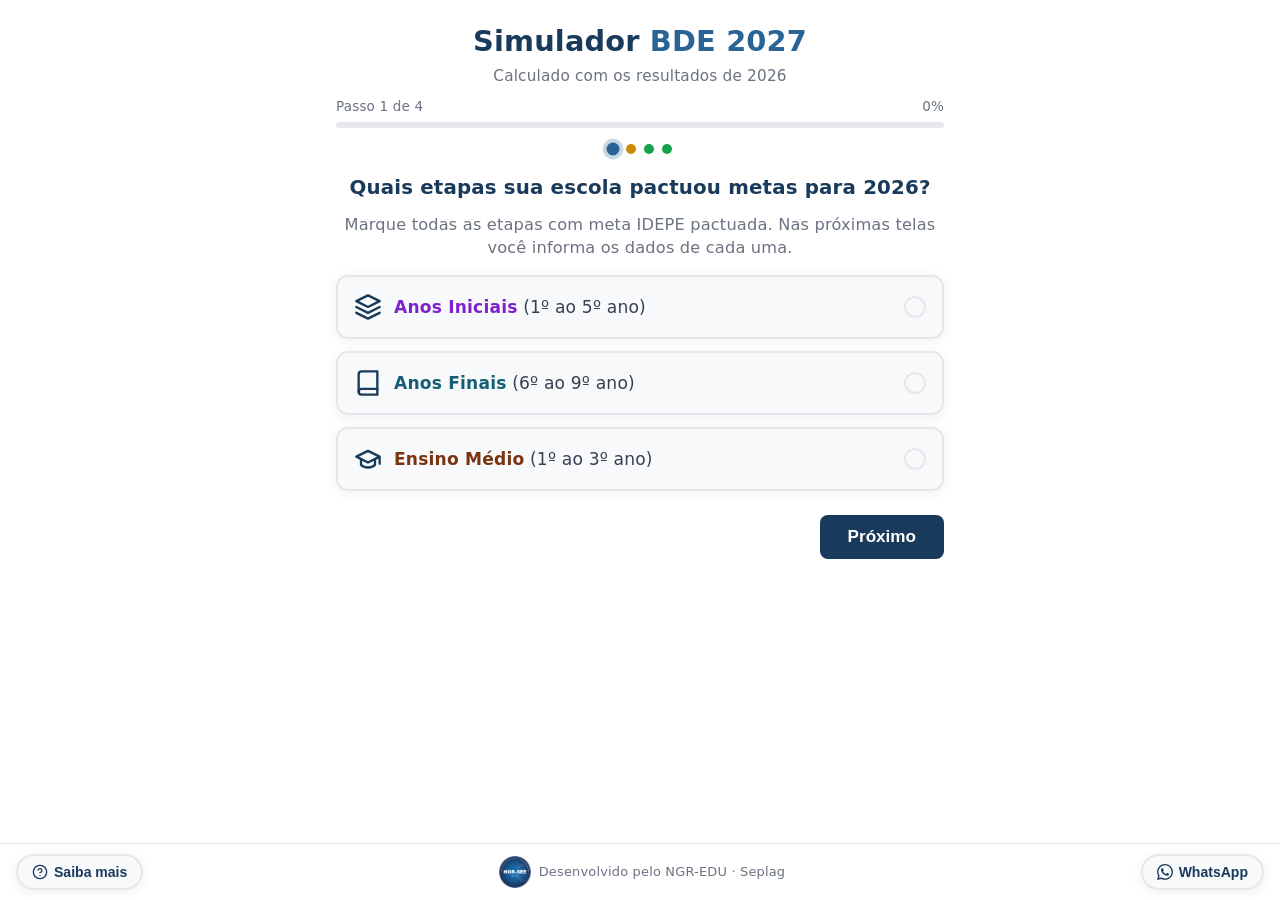
==== index.html @ 306bc8d8 "Cores das etapas fora do vermelho e do verde; nome da etapa nos rotulos Rosa e oliva lembravam o ver" ====
<!DOCTYPE html>
<html lang="pt-BR">
<head>
    <meta charset="UTF-8">
    <meta name="viewport" content="width=device-width, initial-scale=1.0">
    <title>Simulador BDE — NGR-EDU</title>
    <link rel="icon" type="image/png" href="app/static/img/logo-ngr.png">
<style>
/* ============================================================================
   Wizard BDE — NGR-EDU
   Fundo off-white, azul principal, verde/amarelo/vermelho para KPIs
   ============================================================================ */

:root {
    --bg: #ffffff;
    --bg-alt: #f8f9fb;
    --card: #f8f9fb;
    --azul: #1a3a5c;
    --azul-claro: #2a6496;
    --azul-borda: #b8d4e8;
    --cinza: #6b7280;
    --cinza-claro: #e5e7eb;
    --verde: #16a34a;
    --amarelo: #ca8a04;
    --vermelho: #dc2626;
    --vermelho-texto: #b91c1c;
    --verde-bg: #dcfce7;
    --amarelo-bg: #fef9c3;
    --vermelho-bg: #fee2e2;
    --dourado: #ca8a04;
    --sombra: 0 2px 12px rgba(26, 58, 92, 0.08);
    --sombra-md: 0 4px 24px rgba(26, 58, 92, 0.12);
    --raio: 12px;
    --overlay: rgba(15, 23, 42, 0.45);

    /* Uma cor por etapa, usada so no nome da etapa, em todas as telas: roxo,
       petroleo e castanho. Fora dos tons de vermelho e verde, que o sistema usa
       para certo/errado e positivo/negativo; distintas entre si inclusive com
       daltonismo; contraste >= 5,7:1 em todos os fundos onde aparecem. */
    --etapa-ai: #7e22ce;
    --etapa-af: #155e75;
    --etapa-em: #78350f;
}

* { margin: 0; padding: 0; box-sizing: border-box; }

/* Texto maior no simulador inteiro. Todos os tamanhos desta folha estao em rem,
   entao subir a raiz de 16px para 18px escala tudo na mesma proporcao. O publico
   e de gestores escolares, lendo muitas vezes pelo celular. */
html { font-size: 112.5%; }

body {
    font-family: 'Segoe UI', system-ui, -apple-system, sans-serif;
    background: var(--bg);
    color: #1f2937;
    min-height: 100vh;
    display: flex;
    flex-direction: column;
    align-items: center;
    -webkit-font-smoothing: antialiased;
    -moz-osx-font-smoothing: grayscale;
    line-height: 1.5;
    letter-spacing: 0.01em;
}

/* Header */
.header {
    text-align: center;
    padding: 20px 16px 8px;
}
.header h1 {
    font-size: 1.6rem;
    color: var(--azul);
    font-weight: 700;
}
.header h1 span { color: var(--azul-claro); }
.header p {
    font-size: 0.85rem;
    color: var(--cinza);
    margin: 2px auto 0;
    max-width: 30em;
}

/* Wizard container */
.wizard-container {
    width: 100%;
    max-width: 640px;
    padding: 0 16px 80px;
}

/* Progresso */
.progresso-wrap { margin-bottom: 16px; }
.progresso-info {
    display: flex;
    justify-content: space-between;
    font-size: 0.75rem;
    color: var(--cinza);
    margin-bottom: 6px;
}
.progresso-barra {
    width: 100%;
    height: 6px;
    background: var(--cinza-claro);
    border-radius: 3px;
    overflow: hidden;
}
.progresso-fill {
    height: 100%;
    width: 0%;
    background: linear-gradient(90deg, var(--azul), var(--azul-claro));
    background-size: 200% 100%;
    border-radius: 3px;
    transition: width .4s ease, background .5s ease;
}

/* Dots */
.steps-dots {
    display: flex;
    justify-content: center;
    gap: 8px;
    margin-bottom: 20px;
}
.dot {
    width: 10px;
    height: 10px;
    border-radius: 50%;
    background: var(--cinza-claro);
    transition: all .3s ease;
}
.dot.completo { background: var(--azul); }
.dot.ativo {
    background: var(--azul-claro);
    transform: scale(1.3);
    box-shadow: 0 0 0 3px rgba(42, 100, 150, 0.25);
}

/* Gamificação: cores dos dots por fase */
.dot.fase-dourado { background: var(--dourado); }
.dot.fase-dourado.completo { background: var(--dourado); }
.dot.fase-dourado.ativo {
    background: var(--dourado);
    box-shadow: 0 0 0 3px rgba(202, 138, 4, 0.25);
}
.dot.fase-verde { background: var(--verde); }
.dot.fase-verde.completo { background: var(--verde); }
.dot.fase-verde.ativo {
    background: var(--verde);
    box-shadow: 0 0 0 3px rgba(22, 163, 74, 0.25);
}

/* Steps */
.step {
    display: none;
    flex-direction: column;
    align-items: center;
}
.pergunta-titulo {
    font-size: 1.1rem;
    text-align: center;
    color: var(--azul);
    margin-bottom: 20px;
    line-height: 1.4;
}

.pergunta-instrucao {
    font-size: 0.9rem;
    text-align: center;
    color: var(--cinza);
    margin: -8px 0 16px;
    line-height: 1.4;
}

/* Nome de etapa, sempre na cor da etapa */
.etapa-nome { font-weight: 700; }
/* Dois seletores de classe: vence regras como ".resumo-texto strong", que
   pintariam o nome de azul. */
.etapa-nome.etapa-ai { color: var(--etapa-ai); }
.etapa-nome.etapa-af { color: var(--etapa-af); }
.etapa-nome.etapa-em { color: var(--etapa-em); }

/* Opcoes */
.opcoes {
    display: flex;
    flex-direction: column;
    gap: 12px;
    width: 100%;
}
.opcao-card {
    display: flex;
    align-items: center;
    gap: 12px;
    background: var(--card);
    border: 2px solid var(--cinza-claro);
    border-radius: var(--raio);
    padding: 16px;
    cursor: pointer;
    transition: all .2s ease;
    box-shadow: var(--sombra);
}
.opcao-card:hover {
    border-color: var(--azul-claro);
    background: #f0f7ff;
}
.opcao-card.selecionado {
    border-color: var(--azul);
    background: #e8f0fe;
}
.opcao-card .icone-svg {
    width: 28px;
    height: 28px;
    fill: none;
    stroke: var(--azul);
    stroke-width: 2;
    stroke-linecap: round;
    stroke-linejoin: round;
    flex-shrink: 0;
}
.opcao-card .texto {
    flex: 1;
    font-size: 0.95rem;
    color: #374151;
}
.opcao-card .check {
    width: 22px;
    height: 22px;
    border-radius: 50%;
    border: 2px solid var(--cinza-claro);
    flex-shrink: 0;
    transition: all .2s ease;
}
.opcao-card.selecionado .check {
    background: var(--azul);
    border-color: var(--azul);
}

/* Inputs */
.input-grupo {
    display: flex;
    flex-direction: column;
    gap: 16px;
    width: 100%;
}
.input-campo {
    display: flex;
    flex-direction: column;
    gap: 6px;
}
.input-campo label {
    font-size: 0.85rem;
    font-weight: 600;
    color: var(--azul);
}
.input-campo input {
    width: 100%;
    padding: 12px 14px;
    border: 2px solid var(--cinza-claro);
    border-radius: 8px;
    font-size: 1rem;
    color: #1f2937;
    background: var(--card);
    transition: border-color .2s;
}
.input-campo input:focus {
    outline: none;
    border-color: var(--azul-claro);
    box-shadow: 0 0 0 3px rgba(42, 100, 150, 0.15);
}

.dica-campo {
    font-size: 0.78rem;
    color: var(--cinza);
    line-height: 1.35;
}

/* Erro de preenchimento: vermelho e caixa alta, abaixo do campo ou pergunta */
.erro-campo {
    color: var(--vermelho-texto);
    font-size: 0.8rem;
    font-weight: 700;
    text-transform: uppercase;
    line-height: 1.35;
    margin-top: 6px;
}
.input-campo.com-erro input {
    border-color: var(--vermelho);
    background: var(--vermelho-bg);
}
.pergunta-bloco.com-erro,
.opcoes.com-erro .opcao-card {
    border-color: var(--vermelho);
}
.opcao-card:focus-visible {
    outline: 3px solid var(--azul-claro);
    outline-offset: 2px;
}

/* Perguntas com Sim/Não (Step 4 equidade) */
.pergunta-bloco {
    width: 100%;
    background: var(--card);
    border: 2px solid var(--cinza-claro);
    border-radius: var(--raio);
    padding: 16px;
    margin-bottom: 12px;
    box-shadow: var(--sombra);
}
.pergunta-item {
    font-size: 0.95rem;
    color: #374151;
    margin-bottom: 12px;
    line-height: 1.4;
}
.botoes-simnao {
    display: flex;
    gap: 10px;
}
.btn-simnao {
    flex: 1;
    padding: 10px 0;
    border: 2px solid var(--cinza-claro);
    border-radius: 8px;
    background: var(--card);
    font-size: 0.9rem;
    font-weight: 600;
    cursor: pointer;
    transition: all .2s ease;
    color: var(--cinza);
}
.btn-simnao:hover {
    border-color: var(--azul-claro);
    color: var(--azul);
}
.btn-simnao.selecionado {
    border-color: var(--azul);
    background: var(--azul);
    color: white;
}

/* Navegação */
.navegacao {
    display: flex;
    justify-content: space-between;
    margin-top: 24px;
    gap: 12px;
}
.btn {
    display: flex;
    align-items: center;
    justify-content: center;
    padding: 12px 28px;
    border: none;
    border-radius: 8px;
    font-size: 0.95rem;
    font-weight: 600;
    cursor: pointer;
    transition: all .2s ease;
}
.btn:disabled {
    opacity: 0.4;
    cursor: not-allowed;
}
.btn-proximo {
    background: var(--azul);
    color: white;
    margin-left: auto;
}
.btn-proximo:hover:not(:disabled) { background: var(--azul-claro); }
.btn-voltar {
    background: var(--card);
    color: var(--azul);
    border: 2px solid var(--azul-borda);
}
.btn-voltar:hover { background: #eef4fb; }
.btn-resultado {
    background: var(--azul);
    color: white;
    margin-left: auto;
}
.btn-resultado:hover { background: var(--azul-claro); }

/* Toast erro */
.toast-erro {
    position: fixed;
    bottom: 24px;
    left: 50%;
    transform: translateX(-50%) translateY(100px);
    background: var(--vermelho);
    color: white;
    padding: 12px 24px;
    border-radius: 8px;
    font-size: 0.9rem;
    opacity: 0;
    transition: all .3s ease;
    z-index: 100;
    pointer-events: none;
}
.toast-erro.visivel {
    opacity: 1;
    transform: translateX(-50%) translateY(0);
}

/* Footer — fixo no rodapé da tela, botões nos cantos */
.footer {
    position: fixed;
    bottom: 0;
    left: 0;
    right: 0;
    display: flex;
    align-items: center;
    justify-content: space-between;
    padding: 10px 16px;
    background: var(--bg);
    border-top: 1px solid var(--cinza-claro);
    z-index: 50;
}
.footer-btn {
    display: flex;
    align-items: center;
    gap: 6px;
    padding: 8px 14px;
    border: 2px solid var(--cinza-claro);
    border-radius: 999px;
    background: var(--card);
    color: var(--azul);
    font-size: 0.78rem;
    font-weight: 600;
    cursor: pointer;
    transition: all .2s ease;
    box-shadow: var(--sombra);
    white-space: nowrap;
    flex-shrink: 0;
}
.footer-btn:hover {
    border-color: var(--azul-claro);
    background: #eef4fb;
    box-shadow: var(--sombra-md);
}
.footer-btn-icone {
    width: 16px;
    height: 16px;
    flex-shrink: 0;
}
.footer-creditos {
    display: flex;
    align-items: center;
    justify-content: center;
    gap: 8px;
    font-size: 0.72rem;
    color: var(--cinza);
    text-align: center;
    line-height: 1.3;
    flex: 1;
    padding: 0 8px;
}
/* "NGR-EDU · Seplag" quebra inteiro ou nao quebra: sozinho numa linha, o
   "· Seplag" parecia sobra. */
.footer-creditos .sem-quebra {
    white-space: nowrap;
}
.footer-logo {
    height: 32px;
    width: 32px;
    flex-shrink: 0;
}

/* Popups */
.popup-overlay {
    display: none;
    position: fixed;
    inset: 0;
    background: var(--overlay);
    z-index: 200;
    align-items: center;
    justify-content: center;
    padding: 16px;
    backdrop-filter: blur(4px);
    -webkit-backdrop-filter: blur(4px);
    animation: fadeIn .2s ease;
}
.popup-overlay.ativo {
    display: flex;
}
.popup-conteudo {
    background: var(--bg);
    border-radius: 16px;
    width: 100%;
    max-width: 480px;
    max-height: 80vh;
    overflow-y: auto;
    box-shadow: 0 8px 40px rgba(0,0,0,0.2);
    position: relative;
    animation: popIn .25s ease;
}
.popup-fechar {
    position: absolute;
    top: 12px;
    right: 12px;
    width: 32px;
    height: 32px;
    border-radius: 50%;
    border: none;
    background: var(--card);
    color: var(--cinza);
    display: flex;
    align-items: center;
    justify-content: center;
    cursor: pointer;
    transition: all .2s ease;
    z-index: 1;
}
.popup-fechar:hover {
    background: var(--cinza-claro);
    color: var(--azul);
}
.popup-header {
    display: flex;
    flex-direction: column;
    align-items: center;
    padding: 24px 24px 0;
    gap: 8px;
}
.popup-logo {
    height: 40px;
}
.popup-header h3 {
    font-size: 1.15rem;
    color: var(--azul);
    font-weight: 700;
}
.popup-body {
    padding: 20px 24px 24px;
}
.popup-lista {
    list-style: decimal;
    padding-left: 20px;
    font-size: 0.85rem;
    color: #374151;
    line-height: 1.6;
}
.popup-lista li {
    margin-bottom: 10px;
}
.popup-lista li:last-child {
    margin-bottom: 0;
}

/* Popup WhatsApp */
.popup-whatsapp-body {
    text-align: center;
}
.popup-whatsapp-texto {
    font-size: 0.9rem;
    color: #374151;
    line-height: 1.5;
    margin-bottom: 8px;
}
.popup-whatsapp-numero {
    font-size: 1.1rem;
    font-weight: 700;
    color: var(--azul);
    margin-bottom: 16px;
}
.popup-whatsapp-link {
    display: inline-flex;
    flex-direction: column;
    align-items: center;
    gap: 2px;
    padding: 12px 28px;
    background: #25d366;
    color: white;
    border-radius: 12px;
    text-decoration: none;
    font-weight: 600;
    font-size: 0.95rem;
    transition: all .2s ease;
    box-shadow: 0 4px 16px rgba(37, 211, 102, 0.3);
}
.popup-whatsapp-link:hover {
    background: #1da851;
    transform: translateY(-1px);
    box-shadow: 0 6px 20px rgba(37, 211, 102, 0.4);
}
.popup-whatsapp-link small {
    font-size: 0.75rem;
    font-weight: 400;
    opacity: 0.9;
}

/* Animate */
@keyframes fadeSlideUp {
    from { opacity: 0; transform: translateY(12px); }
    to { opacity: 1; transform: translateY(0); }
}
@keyframes fadeIn {
    from { opacity: 0; }
    to { opacity: 1; }
}
@keyframes popIn {
    from { opacity: 0; transform: scale(0.95) translateY(10px); }
    to { opacity: 1; transform: scale(1) translateY(0); }
}

/* ============================================================================
   Resumo (Step 6)
   ============================================================================ */
.resumo-container {
    width: 100%;
}
.resumo-titulo {
    font-size: 1.15rem;
    color: var(--azul);
    margin-bottom: 16px;
    text-align: center;
}
.resumo-item {
    display: flex;
    align-items: center;
    gap: 10px;
    padding: 10px 14px;
    border-radius: 8px;
    margin-bottom: 8px;
    font-size: 0.9rem;
}
.resumo-item.sim {
    background: var(--verde-bg);
    border-left: 4px solid var(--verde);
}
.resumo-item.nao {
    background: var(--vermelho-bg);
    border-left: 4px solid var(--vermelho);
}
.resumo-icone {
    width: 24px;
    height: 24px;
    border-radius: 50%;
    display: flex;
    align-items: center;
    justify-content: center;
    font-weight: 700;
    font-size: 0.85rem;
    flex-shrink: 0;
    color: white;
}
.resumo-item.sim .resumo-icone { background: var(--verde); }
.resumo-item.nao .resumo-icone { background: var(--vermelho); }
.resumo-texto { flex: 1; line-height: 1.3; }
.resumo-texto strong { color: var(--azul); }
.resumo-motivo {
    margin-top: 16px;
    padding: 14px;
    background: #e8f0fe;
    border-radius: 8px;
    font-size: 0.9rem;
    line-height: 1.5;
    border-left: 4px solid var(--azul);
}
.resumo-motivo strong { color: var(--azul); }
.resumo-motivo ul {
    margin: 6px 0 0;
    padding-left: 20px;
}

/* ============================================================================
   Resultado (Step 7)
   ============================================================================ */
.resultado-container {
    width: 100%;
    display: flex;
    flex-direction: column;
    align-items: center;
}
.resultado-badge {
    width: 140px;
    height: 140px;
    border-radius: 50%;
    display: flex;
    flex-direction: column;
    align-items: center;
    justify-content: center;
    box-shadow: 0 4px 20px rgba(22, 163, 74, 0.3);
    margin-bottom: 16px;
}
.badge-nao-apto {
    box-shadow: 0 4px 20px rgba(220, 38, 38, 0.3);
    opacity: 0.85;
}
.resultado-badge .percentual {
    font-size: 2.2rem;
    font-weight: 800;
    line-height: 1;
}
.resultado-badge .label-pct {
    font-size: 0.8rem;
    font-weight: 600;
    opacity: 0.9;
    margin-top: 2px;
}
.resultado-titulo {
    font-size: 1.2rem;
    color: var(--azul);
    text-align: center;
    margin-bottom: 6px;
}
.resultado-mensagem {
    font-size: 0.95rem;
    color: #374151;
    line-height: 1.7;
    text-align: center;
    max-width: 520px;
    margin-top: 8px;
}

/* Botao reiniciar */
.btn-reiniciar {
    margin-top: 20px;
    background: var(--azul);
    color: white;
    padding: 12px 28px;
    border: none;
    border-radius: 8px;
    font-size: 0.95rem;
    font-weight: 600;
    cursor: pointer;
    transition: background .2s;
}
.btn-reiniciar:hover { background: var(--azul-claro); }

/* ============================================================================
   Celular
   ============================================================================ */
@media (max-width: 480px) {
    /* Com a letra maior, botoes e credito nao cabem numa linha so em tela de
       celular: o WhatsApp ficava cortado na borda. O credito sobe para uma
       linha propria e os dois botoes ficam lado a lado embaixo, inteiros. */
    .footer {
        flex-wrap: wrap;
        row-gap: 6px;
        padding: 6px 12px 8px;
    }
    .footer-creditos {
        order: -1;
        flex-basis: 100%;
        padding: 0;
        gap: 6px;
    }
    .footer-logo {
        height: 24px;
        width: 24px;
    }
}
</style>
</head>
<body>


    <header class="header">
        <h1>Simulador <span>BDE 2027</span></h1>
        <p>Calculado com os resultados de 2026</p>
    </header>

    <main class="wizard-container" id="wizard">

        <div class="progresso-wrap">
            <div class="progresso-info">
                <span class="etapa-label" id="lbl-etapa">Passo 1 de 8</span>
                <span class="pct-label" id="lbl-progresso">0%</span>
            </div>
            <div class="progresso-barra">
                <div class="progresso-fill" id="barra-progresso"></div>
            </div>
        </div>

        <div class="steps-dots" id="steps-dots"></div>

        <div class="pergunta-area" id="area-conteudo">

            <!-- STEP 0: Etapas -->
            <div class="step" data-step="0">
                <h2 class="pergunta-titulo">Quais etapas sua escola <strong>pactuou metas</strong> para 2026?</h2>
                <p class="pergunta-instrucao">Marque todas as etapas com meta IDEPE pactuada. Nas próximas telas você informa os dados de cada uma.</p>
                <div class="opcoes" id="opcoes-etapas">
                    <div class="opcao-card" data-campo="etapa_ai" role="checkbox" aria-checked="false" tabindex="0" onclick="toggleOpcao(this)" onkeydown="teclaNaOpcao(event, this)">
                        <svg class="icone-svg" viewBox="0 0 24 24"><path d="M12 2L2 7l10 5 10-5-10-5z"/><path d="M2 17l10 5 10-5"/><path d="M2 12l10 5 10-5"/></svg>
                        <span class="texto"><span class="etapa-nome etapa-ai">Anos Iniciais</span> (1º ao 5º ano)</span>
                        <span class="check"></span>
                    </div>
                    <div class="opcao-card" data-campo="etapa_af" role="checkbox" aria-checked="false" tabindex="0" onclick="toggleOpcao(this)" onkeydown="teclaNaOpcao(event, this)">
                        <svg class="icone-svg" viewBox="0 0 24 24"><path d="M4 19.5A2.5 2.5 0 016.5 17H20"/><path d="M6.5 2H20v20H6.5A2.5 2.5 0 014 19.5v-15A2.5 2.5 0 016.5 2z"/></svg>
                        <span class="texto"><span class="etapa-nome etapa-af">Anos Finais</span> (6º ao 9º ano)</span>
                        <span class="check"></span>
                    </div>
                    <div class="opcao-card" data-campo="etapa_em" role="checkbox" aria-checked="false" tabindex="0" onclick="toggleOpcao(this)" onkeydown="teclaNaOpcao(event, this)">
                        <svg class="icone-svg" viewBox="0 0 24 24"><path d="M22 10v6M2 10l10-5 10 5-10 5z"/><path d="M6 12v5c3 3 9 3 12 0v-5"/></svg>
                        <span class="texto"><span class="etapa-nome etapa-em">Ensino Médio</span> (1º ao 3º ano)</span>
                        <span class="check"></span>
                    </div>
                </div>
            </div>

            <!-- STEP 1: AI -->
            <div class="step" data-step="1" style="display:none">
                <h2 class="pergunta-titulo">Informe os dados dos <span class="etapa-nome etapa-ai">Anos Iniciais</span></h2>
                <p class="pergunta-instrucao">Preencha as matrículas e a meta e responda sobre a participação. Todos os campos são obrigatórios.</p>
                <div class="input-grupo">
                    <div class="input-campo">
                        <label for="inp-ai-mat">Matrículas 2026 dos <span class="etapa-nome etapa-ai">Anos Iniciais</span></label>
                        <input type="number" id="inp-ai-mat" inputmode="numeric" placeholder="Ex: 120" min="10" max="300000" step="1" aria-describedby="dica-ai-mat">
                        <p class="dica-campo" id="dica-ai-mat">Total de alunos matriculados na etapa em 2026. Número inteiro de 10 a 300.000.</p>
                    </div>
                    <div class="input-campo">
                        <label for="inp-ai-meta">Meta IDEPE 2026 dos <span class="etapa-nome etapa-ai">Anos Iniciais</span></label>
                        <input type="number" id="inp-ai-meta" inputmode="decimal" placeholder="Ex: 4.50" min="2" max="6" step="0.01" aria-describedby="dica-ai-meta">
                        <p class="dica-campo" id="dica-ai-meta">Meta pactuada no Termo de Compromisso. De 2,00 a 6,00, com até duas casas decimais.</p>
                    </div>
                </div>

                <div class="pergunta-bloco" id="bloco-ai-part">
                    <p class="pergunta-item">Os <span class="etapa-nome etapa-ai">Anos Iniciais</span> atingiram <strong>participação &ge; 80%</strong> em todos os componentes avaliados no SAEPE 2026?</p>
                    <div class="botoes-simnao">
                        <button type="button" class="btn-simnao" data-campo="ai" data-valor="true" onclick="toggleParticipacaoEtapa(this)">Sim</button>
                        <button type="button" class="btn-simnao" data-campo="ai" data-valor="false" onclick="toggleParticipacaoEtapa(this)">Não</button>
                    </div>
                </div>

                <div class="input-grupo" id="idepe-ai" style="display:none">
                    <div class="input-campo">
                        <label for="inp-ai-res">Resultado IDEPE 2026 dos <span class="etapa-nome etapa-ai">Anos Iniciais</span></label>
                        <input type="number" id="inp-ai-res" inputmode="decimal" placeholder="Ex: 4.70" min="0" max="10" step="0.01" aria-describedby="dica-ai-res">
                        <p class="dica-campo" id="dica-ai-res">IDEPE obtido pela escola na etapa. De 0,00 a 10,00, com até duas casas decimais.</p>
                    </div>
                </div>

                <div class="pergunta-bloco" id="aviso-ai" style="display:none">
                    <p class="pergunta-item" style="margin-bottom:0">Sem 80% de participação o IDEPE desta etapa é considerado <strong>zero</strong>. A diferença em relação à meta entra na média da escola, pesando pelas matrículas informadas.</p>
                </div>
            </div>

            <!-- STEP 2: AF -->
            <div class="step" data-step="2" style="display:none">
                <h2 class="pergunta-titulo">Informe os dados dos <span class="etapa-nome etapa-af">Anos Finais</span></h2>
                <p class="pergunta-instrucao">Preencha as matrículas e a meta e responda sobre a participação. Todos os campos são obrigatórios.</p>
                <div class="input-grupo">
                    <div class="input-campo">
                        <label for="inp-af-mat">Matrículas 2026 dos <span class="etapa-nome etapa-af">Anos Finais</span></label>
                        <input type="number" id="inp-af-mat" inputmode="numeric" placeholder="Ex: 200" min="10" max="300000" step="1" aria-describedby="dica-af-mat">
                        <p class="dica-campo" id="dica-af-mat">Total de alunos matriculados na etapa em 2026. Número inteiro de 10 a 300.000.</p>
                    </div>
                    <div class="input-campo">
                        <label for="inp-af-meta">Meta IDEPE 2026 dos <span class="etapa-nome etapa-af">Anos Finais</span></label>
                        <input type="number" id="inp-af-meta" inputmode="decimal" placeholder="Ex: 4.50" min="2" max="6" step="0.01" aria-describedby="dica-af-meta">
                        <p class="dica-campo" id="dica-af-meta">Meta pactuada no Termo de Compromisso. De 2,00 a 6,00, com até duas casas decimais.</p>
                    </div>
                </div>

                <div class="pergunta-bloco" id="bloco-af-part">
                    <p class="pergunta-item">Os <span class="etapa-nome etapa-af">Anos Finais</span> atingiram <strong>participação &ge; 80%</strong> em todos os componentes avaliados no SAEPE 2026?</p>
                    <div class="botoes-simnao">
                        <button type="button" class="btn-simnao" data-campo="af" data-valor="true" onclick="toggleParticipacaoEtapa(this)">Sim</button>
                        <button type="button" class="btn-simnao" data-campo="af" data-valor="false" onclick="toggleParticipacaoEtapa(this)">Não</button>
                    </div>
                </div>

                <div class="input-grupo" id="idepe-af" style="display:none">
                    <div class="input-campo">
                        <label for="inp-af-res">Resultado IDEPE 2026 dos <span class="etapa-nome etapa-af">Anos Finais</span></label>
                        <input type="number" id="inp-af-res" inputmode="decimal" placeholder="Ex: 4.45" min="0" max="10" step="0.01" aria-describedby="dica-af-res">
                        <p class="dica-campo" id="dica-af-res">IDEPE obtido pela escola na etapa. De 0,00 a 10,00, com até duas casas decimais.</p>
                    </div>
                </div>

                <div class="pergunta-bloco" id="aviso-af" style="display:none">
                    <p class="pergunta-item" style="margin-bottom:0">Sem 80% de participação o IDEPE desta etapa é considerado <strong>zero</strong>. A diferença em relação à meta entra na média da escola, pesando pelas matrículas informadas.</p>
                </div>
            </div>

            <!-- STEP 3: EM -->
            <div class="step" data-step="3" style="display:none">
                <h2 class="pergunta-titulo">Informe os dados do <span class="etapa-nome etapa-em">Ensino Médio</span></h2>
                <p class="pergunta-instrucao">Preencha as matrículas e a meta e responda sobre a participação. Todos os campos são obrigatórios.</p>
                <div class="input-grupo">
                    <div class="input-campo">
                        <label for="inp-em-mat">Matrículas 2026 do <span class="etapa-nome etapa-em">Ensino Médio</span></label>
                        <input type="number" id="inp-em-mat" inputmode="numeric" placeholder="Ex: 300" min="10" max="300000" step="1" aria-describedby="dica-em-mat">
                        <p class="dica-campo" id="dica-em-mat">Total de alunos matriculados na etapa em 2026. Número inteiro de 10 a 300.000.</p>
                    </div>
                    <div class="input-campo">
                        <label for="inp-em-meta">Meta IDEPE 2026 do <span class="etapa-nome etapa-em">Ensino Médio</span></label>
                        <input type="number" id="inp-em-meta" inputmode="decimal" placeholder="Ex: 5.00" min="2" max="6" step="0.01" aria-describedby="dica-em-meta">
                        <p class="dica-campo" id="dica-em-meta">Meta pactuada no Termo de Compromisso. De 2,00 a 6,00, com até duas casas decimais.</p>
                    </div>
                </div>

                <div class="pergunta-bloco" id="bloco-em-part">
                    <p class="pergunta-item">O <span class="etapa-nome etapa-em">Ensino Médio</span> atingiu <strong>participação &ge; 80%</strong> em todos os componentes avaliados no SAEPE 2026?</p>
                    <div class="botoes-simnao">
                        <button type="button" class="btn-simnao" data-campo="em" data-valor="true" onclick="toggleParticipacaoEtapa(this)">Sim</button>
                        <button type="button" class="btn-simnao" data-campo="em" data-valor="false" onclick="toggleParticipacaoEtapa(this)">Não</button>
                    </div>
                </div>

                <div class="input-grupo" id="idepe-em" style="display:none">
                    <div class="input-campo">
                        <label for="inp-em-res">Resultado IDEPE 2026 do <span class="etapa-nome etapa-em">Ensino Médio</span></label>
                        <input type="number" id="inp-em-res" inputmode="decimal" placeholder="Ex: 5.10" min="0" max="10" step="0.01" aria-describedby="dica-em-res">
                        <p class="dica-campo" id="dica-em-res">IDEPE obtido pela escola na etapa. De 0,00 a 10,00, com até duas casas decimais.</p>
                    </div>
                </div>

                <div class="pergunta-bloco" id="aviso-em" style="display:none">
                    <p class="pergunta-item" style="margin-bottom:0">Sem 80% de participação o IDEPE desta etapa é considerado <strong>zero</strong>. A diferença em relação à meta entra na média da escola, pesando pelas matrículas informadas.</p>
                </div>
            </div>

            <!-- STEP 4: Equidade -->
            <div class="step" data-step="4" style="display:none">
                <h2 class="pergunta-titulo">Responda sobre as <strong>Metas de Equidade</strong></h2>
                <p class="pergunta-instrucao">Responda Sim ou Não às duas perguntas. Elas valem para a escola inteira, não para uma etapa.</p>

                <div class="pergunta-bloco" id="bloco-reduziu_desigualdade">
                    <p class="pergunta-item">Houve evolução, no Saepe 2026, dos estudantes Pretos, Pardos e Indígenas e daqueles de nível socioeconômico mais baixo, em comparação com 2025? (Consulte o BI da Equidade)</p>
                    <div class="botoes-simnao">
                        <button type="button" class="btn-simnao" data-campo="reduziu_desigualdade" data-valor="true" onclick="toggleSimNaoPergunta(this)">Sim</button>
                        <button type="button" class="btn-simnao" data-campo="reduziu_desigualdade" data-valor="false" onclick="toggleSimNaoPergunta(this)">Não</button>
                    </div>
                </div>

                <div class="pergunta-bloco" id="bloco-terco_menor_elementares">
                    <p class="pergunta-item">Na sua Macrorregião, comparando com escolas do mesmo tipo, sua escola está entre as 33,3% (no primeiro terço) com menor percentual de estudantes nos níveis elementares no SAEPE 2026? (Consulte o BI do SAEPE – versão GRE - Botão PD - filtre as Gres da Macro região e o tipo de sua escola)</p>
                    <div class="botoes-simnao">
                        <button type="button" class="btn-simnao" data-campo="terco_menor_elementares" data-valor="true" onclick="toggleSimNaoPergunta(this)">Sim</button>
                        <button type="button" class="btn-simnao" data-campo="terco_menor_elementares" data-valor="false" onclick="toggleSimNaoPergunta(this)">Não</button>
                    </div>
                </div>
            </div>


            <!-- STEP 5: Resumo -->
            <div class="step" data-step="5" style="display:none">
                <div class="resumo-container" id="resumo-area"></div>
            </div>

            <!-- STEP 6: Resultado -->
            <div class="step" data-step="6" style="display:none">
                <div class="resultado-container" id="resultado-area"></div>
            </div>

        </div>

        <div class="navegacao" id="navegacao">
            <button class="btn btn-voltar" id="btn-voltar" onclick="voltar()" style="display:none">Voltar</button>
            <button class="btn btn-proximo" id="btn-proximo" onclick="proximo()">Próximo</button>
        </div>

    </main>

    <div class="toast-erro" id="toast-erro"></div>

    <!-- Footer fixo no rodapé da tela -->
    <footer class="footer">
        <button class="footer-btn" id="btn-saibamais" onclick="abrirPopup('popup-saibamais')" aria-label="Saiba mais">
            <svg class="footer-btn-icone" viewBox="0 0 24 24" fill="none" stroke="currentColor" stroke-width="2" stroke-linecap="round" stroke-linejoin="round">
                <circle cx="12" cy="12" r="10"/>
                <path d="M9.09 9a3 3 0 015.83 1c0 2-3 3-3 3"/>
                <line x1="12" y1="17" x2="12.01" y2="17"/>
            </svg>
            <span>Saiba mais</span>
        </button>
        <div class="footer-creditos">
            <img src="app/static/img/logo-ngr.png" alt="NGR-EDU" class="footer-logo" onerror="this.style.display='none'">
            <span>Desenvolvido pelo <span class="sem-quebra">NGR-EDU · Seplag</span></span>
        </div>
        <button class="footer-btn" id="btn-whatsapp" onclick="abrirPopup('popup-whatsapp')" aria-label="WhatsApp">
            <svg class="footer-btn-icone" viewBox="0 0 24 24" fill="currentColor">
                <path d="M17.472 14.382c-.297-.149-1.758-.867-2.03-.967-.273-.099-.471-.148-.67.15-.197.297-.767.966-.94 1.164-.173.199-.347.223-.644.075-.297-.15-1.255-.463-2.39-1.475-.883-.788-1.48-1.761-1.653-2.059-.173-.297-.018-.458.13-.606.134-.133.298-.347.446-.52.149-.174.198-.298.298-.497.099-.198.05-.371-.025-.52-.075-.149-.669-1.612-.916-2.207-.242-.579-.487-.5-.669-.51-.173-.008-.371-.01-.57-.01-.198 0-.52.074-.792.372-.272.297-1.04 1.016-1.04 2.479 0 1.462 1.065 2.875 1.213 3.074.149.198 2.096 3.2 5.077 4.487.709.306 1.262.489 1.694.625.712.227 1.36.195 1.871.118.571-.085 1.758-.719 2.006-1.413.248-.694.248-1.289.173-1.413-.074-.124-.272-.198-.57-.347m-5.421 7.403h-.004a9.87 9.87 0 01-5.031-1.378l-.361-.214-3.741.982.998-3.648-.235-.374a9.86 9.86 0 01-1.51-5.26c.001-5.45 4.436-9.884 9.888-9.884 2.64 0 5.122 1.03 6.988 2.898a9.825 9.825 0 012.893 6.994c-.003 5.45-4.437 9.884-9.885 9.884m8.413-18.297A11.815 11.815 0 0012.05 0C5.495 0 .16 5.335.157 11.892c0 2.096.547 4.142 1.588 5.945L.057 24l6.305-1.654a11.882 11.882 0 005.683 1.448h.005c6.554 0 11.89-5.335 11.893-11.893a11.821 11.821 0 00-3.48-8.413z"/>
            </svg>
            <span>WhatsApp</span>
        </button>
    </footer>

    <!-- Popup: Saiba Mais -->
    <div class="popup-overlay" id="popup-saibamais" onclick="fecharPopup(event, 'popup-saibamais')">
        <div class="popup-conteudo" onclick="event.stopPropagation()">
            <button class="popup-fechar" onclick="fecharPopupDireto('popup-saibamais')" aria-label="Fechar">
                <svg viewBox="0 0 24 24" fill="none" stroke="currentColor" stroke-width="2" stroke-linecap="round" stroke-linejoin="round" width="20" height="20"><line x1="18" y1="6" x2="6" y2="18"/><line x1="6" y1="6" x2="18" y2="18"/></svg>
            </button>
            <div class="popup-header">
                <img src="app/static/img/logo-ngr.png" alt="NGR-EDU" class="popup-logo" onerror="this.style.display='none'">
                <h3>Saiba mais</h3>
            </div>
            <div class="popup-body">
                <ol class="popup-lista">
                    <li>Este simulador foi desenvolvido pelo Núcleo da Seplag com o objetivo de esclarecer dúvidas sobre o atingimento das Metas 2026. Ressalta-se que os resultados apresentados não são oficiais.</li>
                    <li>Pequenas diferenças podem ocorrer devido a arredondamentos.</li>
                    <li>As metas foram projetadas considerando o contexto de cada escola e estão descritas no Termo de Compromisso (Escola/GRE/SEE).</li>
                    <li>O atingimento de cada etapa é calculado pela diferença entre o resultado obtido e a meta estabelecida. A cota do BDE não está considerada neste cálculo. Para consultar o percentual, acesse a aba "Cenário Validado".</li>
                    <li>Para escolas com mais de uma etapa, o atingimento é calculado de forma ponderada, considerando a quantidade de estudantes em cada etapa.</li>
                </ol>
            </div>
        </div>
    </div>

    <!-- Popup: WhatsApp -->
    <div class="popup-overlay" id="popup-whatsapp" onclick="fecharPopup(event, 'popup-whatsapp')">
        <div class="popup-conteudo" onclick="event.stopPropagation()">
            <button class="popup-fechar" onclick="fecharPopupDireto('popup-whatsapp')" aria-label="Fechar">
                <svg viewBox="0 0 24 24" fill="none" stroke="currentColor" stroke-width="2" stroke-linecap="round" stroke-linejoin="round" width="20" height="20"><line x1="18" y1="6" x2="6" y2="18"/><line x1="6" y1="6" x2="18" y2="18"/></svg>
            </button>
            <div class="popup-header">
                <img src="app/static/img/logo-ngr.png" alt="NGR-EDU" class="popup-logo" onerror="this.style.display='none'">
                <h3>Contato</h3>
            </div>
            <div class="popup-body popup-whatsapp-body">
                <p class="popup-whatsapp-texto">Em caso de dúvidas ou identificação de possíveis inconsistências, entre em contato pelo Zaplag:</p>
                <p class="popup-whatsapp-numero">(81) 98494-4837</p>
                <a href="https://wa.me/5581984944837" target="_blank" rel="noopener noreferrer" class="popup-whatsapp-link">
                    <span>Converse pelo WhatsApp</span>
                    <small>Clique aqui</small>
                </a>
            </div>
        </div>
    </div>


<script>
/* ============================================================================
   Motor BDE — porte de src/bde/service.py para o navegador.

   O Google Sites e hospedagem estatica: nao roda Python, nao roda o FastAPI.
   Este motor substitui a chamada a /api/v1/simular-bde e devolve exatamente o
   mesmo formato que a API devolvia, para que o wizard nao precise saber de
   onde veio o resultado.

   A participacao de 80% no SAEPE e por etapa. Etapa que nao atingiu entra na
   media com IDEPE zero: a diferenca dela e 0 - meta, pesando pelas
   matriculas. Nenhuma etapa com matricula fica de fora da conta.

   Cadeia de calculo:

     idepe_i       resultado com 80% de participacao, 0 sem
     variacao_i    idepe_i - meta, em TODAS as etapas
     H47           media ponderada das variacoes pelas matriculas
     H45           conversao da media em percentual de atingimento
     equidade      +100% se reduziu desigualdade OU esta no terco de
                   elementares — os dois quesitos nao somam entre si
     B40           cota resultado:
                     sem quesito de equidade      idepe inteiro
                     com quesito e IDEPE < 200%   min(idepe; 1)
                     com quesito e IDEPE = 200%   idepe inteiro
     B41           cota alem = idepe - B40, a parte trocada pelo quesito
     participacao  +50% so se TODAS as etapas atingiram 80%
     total         min(B40 + equidade + participacao; 3.0)

   O excedente acima de 100% e o quesito de equidade so se acumulam quando a
   escola chega a 200% de IDEPE (variacao >= 0,4). Ver
   docs/EXTRACAO_PLANILHA.md secao 5.1.

   Com todas as etapas acima de 80%, o percentual_idepe e identico ao do ciclo
   anterior: o zero so muda a conta de quem tem etapa sem participacao.
   ============================================================================ */

var COTA_EQUIDADE = 1.0;
var COTA_PARTICIPACAO = 0.5;
var TETO_BDE = 3.0;

// IDEPE a partir do qual o excedente acima de 100% soma com a equidade.
var IDEPE_ACUMULA_COM_EQUIDADE = 2.0;

var NOMES_ETAPAS = {
    ai: 'Anos Iniciais',
    af: 'Anos Finais',
    em: "Ensino Médio",
};

/**
 * ROUND(valor; 4) do Excel — empate vai para longe do zero.
 *
 * Math.round sozinho arredonda meio-para-cima (em direcao a +infinito), o que
 * erra o sinal nos negativos; por isso o calculo roda no valor absoluto. O
 * toPrecision(12) descarta o residuo binario da subtracao: 4,59995 - 4,5 nao
 * da 0,09995, da 0,09994999999999976, que cairia na faixa de 100% em vez de
 * 125%.
 */
function arredondarExcel(valor) {
    var sinal = valor < 0 ? -1 : 1;
    var escalado = Number((Math.abs(valor) * 1e4).toPrecision(12));
    return (sinal * Math.round(escalado)) / 1e4;
}

/**
 * Formula H45. Recebe a diferenca ja arredondada por arredondarExcel.
 *
 * Le a grade de consulta E42:M43 da planilha: cada faixa vale a partir do seu
 * limite inferior, inclusive. A escada de IFs de H45 devolve 0% para
 * diferencas estritamente entre -0,3 e -0,2 — um buraco que a propria grade
 * contradiz, e que o simulador em uso no NGR nunca teve. Ver
 * docs/EXTRACAO_PLANILHA.md secao 5.2.
 */
function converterDiferencaEmPercentual(diferenca) {
    if (diferenca < -0.3) return 0.00;
    if (diferenca < -0.2) return 0.25;
    if (diferenca < -0.1) return 0.50;
    if (diferenca < 0.0) return 0.75;
    if (diferenca < 0.1) return 1.00;
    if (diferenca < 0.2) return 1.25;
    if (diferenca < 0.3) return 1.50;
    if (diferenca < 0.4) return 1.75;
    return 2.00;
}

/**
 * Substitui o POST /api/v1/simular-bde. Recebe e devolve os mesmos formatos.
 *
 * Cada etapa do payload traz { matriculas, participacao_maior_80 } e, so
 * quando participou, { meta, resultado }.
 */
function simularBde(payload) {
    var etapas = [];
    ['ai', 'af', 'em'].forEach(function (chave) {
        var dados = payload['etapa_' + chave];
        if (dados) {
            etapas.push({
                nome: NOMES_ETAPAS[chave],
                matriculas: dados.matriculas,
                participou: !!dados.participacao_maior_80,
                meta: dados.meta,
                resultado: dados.resultado,
            });
        }
    });

    if (etapas.length === 0) {
        throw new Error(
            'Informe ao menos uma etapa pactuada. Escola sem meta pactuada nao ' +
            'e elegivel ao BDE.'
        );
    }

    // Etapa sem 80% entra com IDEPE zero, e a diferenca dela e 0 - meta.
    var detalhes = etapas.map(function (e) {
        var idepe = e.participou ? e.resultado : 0.0;
        var variacao = arredondarExcel(idepe - e.meta);
        return {
            nome: e.nome,
            matriculas: e.matriculas,
            participou: e.participou,
            meta: e.meta,
            resultado: idepe,
            variacao: variacao,
            percentual_atingimento: converterDiferencaEmPercentual(variacao),
        };
    });

    // H47 entre todas as etapas, pesando pelas matriculas
    var matTotal = detalhes.reduce(function (s, d) { return s + d.matriculas; }, 0);
    var soma = detalhes.reduce(function (s, d) { return s + d.variacao * d.matriculas; }, 0);
    var mediaVariacao = arredondarExcel(soma / matTotal);
    var percentualIdepe = converterDiferencaEmPercentual(mediaVariacao);

    // Equidade: um quesito basta e os dois valem o mesmo que um. Vale para
    // toda escola, tenha ou nao atingido 80% de participacao. Quem
    // atinge os dois aparece com a cota em equidade.
    var bonusEquidade = payload.reduziu_desigualdade ? COTA_EQUIDADE : 0.0;
    var bonusElementares = payload.terco_menor_elementares && !payload.reduziu_desigualdade
        ? COTA_EQUIDADE : 0.0;
    var temQuesito = bonusEquidade + bonusElementares > 0.0;

    // B40 / B41. Com quesito de equidade e IDEPE abaixo de 200%, a escola
    // troca o excedente acima de 100% pelo quesito.
    var cotaResultado = temQuesito && percentualIdepe < IDEPE_ACUMULA_COM_EQUIDADE
        ? Math.min(percentualIdepe, 1.0)
        : percentualIdepe;
    var cotaAlemResultado = arredondarExcel(percentualIdepe - cotaResultado);

    // Participacao: uma etapa sem 80% ja tira os +50%.
    var bonusParticipacao = detalhes.every(function (d) { return d.participou; })
        ? COTA_PARTICIPACAO : 0.0;

    var cotaBdeCalculada = cotaResultado + bonusEquidade + bonusElementares;
    var percentualBde = arredondarExcel(
        Math.min(cotaBdeCalculada + bonusParticipacao, TETO_BDE)
    );

    // Os nomes e a ordem sao os de RespostaBDE em src/bde/schemas.py. A pagina
    // e a API tem de devolver o mesmo objeto: o wizard nao sabe de onde veio.
    return {
        percentual_bde: percentualBde,
        percentual_formatado: Math.round(percentualBde * 100) + '%',
        apto_a_receber: percentualBde > 0.0,
        media_ponderada_variacao: mediaVariacao,
        percentual_idepe: percentualIdepe,
        cota_resultado: cotaResultado,
        cota_alem_resultado: cotaAlemResultado,
        cota_bde_calculada: cotaBdeCalculada,
        bonus_equidade: bonusEquidade,
        bonus_elementares: bonusElementares,
        bonus_participacao: bonusParticipacao,
        etapas: detalhes,
    };
}

/* ============================================================================
   Wizard BDE — Navegação, API e Gamificação
   ============================================================================ */

/* Indices fixos no template. O numero de telas visiveis varia com as etapas
   pactuadas, entao quem manda no progresso e passosVisiveis(), nao o indice. */
const PASSO_ETAPAS = 0;
const PASSO_EQUIDADE = 4;
const PASSO_RESUMO = 5;
const PASSO_RESULTADO = 6;

const PASSO_DA_ETAPA = { ai: 1, af: 2, em: 3 };

/* Nomes das etapas como aparecem nas mensagens: "dos Anos Iniciais". */
const ETAPA_NAS_MENSAGENS = { ai: 'dos Anos Iniciais', af: 'dos Anos Finais', em: 'do Ensino Médio' };

/* Limites dos campos. Os mesmos valem no backend, em src/bde/schemas.py. */
const LIMITES = {
    matriculas: { min: 10, max: 300000 },
    meta: { min: 2, max: 6 },
    resultado: { min: 0, max: 10 },
};

const estado = {
    stepAtual: 0,
    resultadoApi: null,
    /* A participacao vive fora de respostas.etapa_* porque e respondida antes
       de a etapa estar completa — e a etapa so vira objeto quando valida. */
    participacao: { ai: null, af: null, em: null },
    respostas: {
        etapas_selecionadas: [],
        etapa_ai: null,
        etapa_af: null,
        etapa_em: null,
        reduziu_desigualdade: null,
        terco_menor_elementares: null,
    },
};

/** Telas efetivamente alcancaveis, na ordem. */
function passosVisiveis() {
    const passos = [PASSO_ETAPAS];
    ['ai', 'af', 'em'].forEach((chave) => {
        if (estado.respostas.etapas_selecionadas.includes(chave)) {
            passos.push(PASSO_DA_ETAPA[chave]);
        }
    });
    return passos.concat([PASSO_EQUIDADE, PASSO_RESUMO, PASSO_RESULTADO]);
}

document.addEventListener('DOMContentLoaded', () => {
    ajustarEspacoDoRodape();
    atualizarUI();
});

/**
 * O rodape e position:fixed, e o .wizard-container reserva 80px embaixo para
 * nao passar por baixo dele. Em tela estreita o rodape passa de 80px — os dois
 * botoes e o credito quebram em varias linhas — e ai ele cobre o "Proximo".
 * A 390px o rodape mede 146px e o botao da etapa de equidade fica embaixo
 * dele, sem como ser clicado.
 *
 * Reserva a altura real, medida. O max(80) mantem o espaco original nas telas
 * onde o rodape ja cabia.
 */
function ajustarEspacoDoRodape() {
    const rodape = document.querySelector('.footer');
    const container = document.querySelector('.wizard-container');
    if (!rodape || !container) return;
    const altura = rodape.getBoundingClientRect().height + 16;
    container.style.paddingBottom = `${Math.max(80, Math.round(altura))}px`;
}

window.addEventListener('resize', ajustarEspacoDoRodape);

/* Redesenhado a cada atualizacao porque a quantidade de telas muda conforme
   as etapas pactuadas. */
function renderizarDots(total) {
    const c = document.getElementById('steps-dots');
    if (c.childElementCount === total) return;
    c.innerHTML = '';
    for (let i = 0; i < total; i++) {
        const d = document.createElement('div');
        d.className = 'dot';
        d.id = `dot-${i}`;
        c.appendChild(d);
    }
}

function corFase(pos, total) {
    const fracao = total > 1 ? pos / (total - 1) : 1;
    if (fracao >= 2 / 3) return 'verde';
    if (fracao >= 1 / 3) return 'dourado';
    return 'azul';
}

function corBarra(fase) {
    if (fase === 'verde') return 'linear-gradient(90deg, #ca8a04, #16a34a)';
    if (fase === 'dourado') return 'linear-gradient(90deg, #1a3a5c, #ca8a04)';
    return 'linear-gradient(90deg, #1a3a5c, #2a6496)';
}

function atualizarUI() {
    const { stepAtual } = estado;
    const visiveis = passosVisiveis();
    const totalSteps = visiveis.length;
    const pos = Math.max(0, visiveis.indexOf(stepAtual));
    const percentual = totalSteps > 1 ? Math.round((pos / (totalSteps - 1)) * 100) : 100;

    renderizarDots(totalSteps);

    const barra = document.getElementById('barra-progresso');
    barra.style.width = `${percentual}%`;
    barra.style.background = corBarra(corFase(pos, totalSteps));

    document.getElementById('lbl-etapa').textContent = `Passo ${pos + 1} de ${totalSteps}`;
    document.getElementById('lbl-progresso').textContent = `${percentual}%`;

    for (let i = 0; i < totalSteps; i++) {
        const dot = document.getElementById(`dot-${i}`);
        if (!dot) continue;
        dot.className = 'dot';
        const fase = corFase(i, totalSteps);
        if (fase === 'dourado') dot.classList.add('fase-dourado');
        if (fase === 'verde') dot.classList.add('fase-verde');
        if (i < pos) dot.classList.add('completo');
        if (i === pos) dot.classList.add('ativo');
    }

    document.querySelectorAll('.step').forEach(s => s.style.display = 'none');
    const stepEl = document.querySelector(`.step[data-step="${stepAtual}"]`);
    if (stepEl) {
        stepEl.style.display = 'flex';
        stepEl.style.flexDirection = 'column';
        stepEl.style.justifyContent = 'center';
        stepEl.style.animation = 'none';
        stepEl.offsetHeight;
        stepEl.style.animation = 'fadeSlideUp .35s ease-out';
    }

    const btnVoltar = document.getElementById('btn-voltar');
    const btnProximo = document.getElementById('btn-proximo');

    const ehResultado = stepAtual === PASSO_RESULTADO;
    const ehResumo = stepAtual === PASSO_RESUMO;

    btnVoltar.style.display = stepAtual > 0 && !ehResultado ? 'flex' : 'none';

    if (ehResultado) {
        btnProximo.style.display = 'none';
    } else if (ehResumo) {
        btnProximo.style.display = 'flex';
        btnProximo.textContent = 'Ver Resultado';
        btnProximo.className = 'btn btn-resultado';
        btnProximo.disabled = false;
        btnProximo.onclick = () => {
            mostrarResultado(estado.resultadoApi);
        };
    } else {
        btnProximo.style.display = 'flex';
        btnProximo.textContent = 'Próximo';
        btnProximo.className = 'btn btn-proximo';
        btnProximo.disabled = false;
        btnProximo.onclick = proximo;
    }
}

/**
 * Confere o passo atual e devolve os erros encontrados, cada um com o
 * elemento onde a mensagem aparece. Lista vazia = pode avancar.
 */
function validarPasso(step) {
    if (step === PASSO_ETAPAS) {
        return estado.respostas.etapas_selecionadas.length > 0
            ? []
            : [{ alvo: document.getElementById('opcoes-etapas'), msg: 'Marque ao menos uma etapa para continuar.' }];
    }
    const prefixo = Object.keys(PASSO_DA_ETAPA).find((k) => PASSO_DA_ETAPA[k] === step);
    if (prefixo) return lerEtapa(prefixo).erros;
    if (step === PASSO_EQUIDADE) {
        const erros = [];
        if (estado.respostas.reduziu_desigualdade === null) {
            erros.push({ alvo: document.getElementById('bloco-reduziu_desigualdade'), msg: 'Responda Sim ou Não à pergunta sobre a evolução dos estudantes PPI e de nível socioeconômico mais baixo.' });
        }
        if (estado.respostas.terco_menor_elementares === null) {
            erros.push({ alvo: document.getElementById('bloco-terco_menor_elementares'), msg: 'Responda Sim ou Não à pergunta sobre o 1º terço de elementares.' });
        }
        return erros;
    }
    return [];
}

function proximo() {
    const step = estado.stepAtual;
    limparErros(document.querySelector(`.step[data-step="${step}"]`));
    const erros = validarPasso(step);
    if (erros.length > 0) {
        mostrarErrosDeCampo(erros);
        return;
    }

    const prefixo = Object.keys(PASSO_DA_ETAPA).find((k) => PASSO_DA_ETAPA[k] === step);
    if (prefixo) estado.respostas[`etapa_${prefixo}`] = lerEtapa(prefixo).dados;

    if (step === PASSO_EQUIDADE) {
        enviarSimulacao();
        return;
    }

    estado.stepAtual++;
    while (devePularStep(estado.stepAtual) && estado.stepAtual < PASSO_RESUMO) {
        estado.stepAtual++;
    }
    atualizarUI();
}

function voltar() {
    if (estado.stepAtual <= 0) return;
    estado.stepAtual--;
    while (devePularStep(estado.stepAtual) && estado.stepAtual > 0) {
        estado.stepAtual--;
    }
    atualizarUI();
}

function devePularStep(step) {
    if (step === 1) return !estado.respostas.etapas_selecionadas.includes('ai');
    if (step === 2) return !estado.respostas.etapas_selecionadas.includes('af');
    if (step === 3) return !estado.respostas.etapas_selecionadas.includes('em');
    return false;
}

/* Os dados da etapa so passam a existir quando a tela dela e validada, no
   Proximo. Marcar a etapa aqui nao cria dados vazios. */
function toggleOpcao(card) {
    const campo = card.dataset.campo;
    const marcado = card.classList.toggle('selecionado');
    card.setAttribute('aria-checked', String(marcado));
    const chave = campo.replace('etapa_', '');
    if (marcado) {
        estado.respostas.etapas_selecionadas.push(chave);
    } else {
        estado.respostas.etapas_selecionadas.splice(estado.respostas.etapas_selecionadas.indexOf(chave), 1);
        estado.respostas[campo] = null;
    }
    limparErros(document.getElementById('opcoes-etapas').parentElement);
    atualizarUI();
}

/* Espaco e Enter marcam a etapa, como numa caixa de selecao. */
function teclaNaOpcao(e, card) {
    if (e.key !== ' ' && e.key !== 'Enter') return;
    e.preventDefault();
    toggleOpcao(card);
}

function toggleSimNaoPergunta(btn) {
    const campo = btn.dataset.campo;
    const valor = btn.dataset.valor === 'true';

    btn.parentElement.querySelectorAll('.btn-simnao').forEach(b => b.classList.remove('selecionado'));
    btn.classList.add('selecionado');

    estado.respostas[campo] = valor;
    limparErros(document.getElementById(`bloco-${campo}`));
    atualizarUI();
}

/**
 * Participacao da etapa. No Sim aparece o resultado; no Nao ele some, porque o
 * IDEPE da etapa e considerado zero, e entra o aviso explicando isso. A meta
 * fica na tela nos dois casos: ela entra na conta de qualquer jeito.
 */
function toggleParticipacaoEtapa(btn) {
    const prefixo = btn.dataset.campo;
    const participou = btn.dataset.valor === 'true';

    btn.parentElement.querySelectorAll('.btn-simnao').forEach(b => b.classList.remove('selecionado'));
    btn.classList.add('selecionado');

    estado.participacao[prefixo] = participou;
    document.getElementById(`idepe-${prefixo}`).style.display = participou ? 'flex' : 'none';
    document.getElementById(`aviso-${prefixo}`).style.display = participou ? 'none' : 'block';

    if (!participou) {
        document.getElementById(`inp-${prefixo}-res`).value = '';
        limparErros(document.getElementById(`idepe-${prefixo}`));
    }

    limparErros(document.getElementById(`bloco-${prefixo}-part`));
    ajustarEspacoDoRodape();
}

/**
 * Le um campo numerico. `decimais` e o maximo de casas depois da virgula.
 * Devolve { valor } ou { msg } com o motivo da recusa.
 */
function lerNumero(input, nomeCampo, limite, decimais) {
    const texto = input.value.trim();
    if (texto === '') {
        // Campo com texto invalido (ex.: letras) chega vazio: validity diferencia.
        return { msg: input.validity.badInput
            ? `O campo ${nomeCampo} tem um valor inválido. Use apenas números.`
            : `Preencha o campo ${nomeCampo}.` };
    }
    const formato = decimais === 0 ? /^\d+$/ : new RegExp(`^\\d+(\\.\\d{1,${decimais}})?$`);
    const faixa = decimais === 0
        ? `um número inteiro de ${limite.min.toLocaleString('pt-BR')} a ${limite.max.toLocaleString('pt-BR')}`
        : `um valor de ${limite.min.toFixed(2).replace('.', ',')} a ${limite.max.toFixed(2).replace('.', ',')}, com até duas casas decimais`;
    const valor = Number(texto);
    if (!formato.test(texto) || valor < limite.min || valor > limite.max) {
        return { msg: `${nomeCampo}: informe ${faixa}.` };
    }
    return { valor };
}

/**
 * Le a tela de uma etapa. Devolve { dados, erros }: `dados` e o objeto que vai
 * para o calculo, e so existe quando `erros` esta vazio.
 */
function lerEtapa(prefixo) {
    const de = ETAPA_NAS_MENSAGENS[prefixo];
    const erros = [];
    const campo = (sufixo) => document.getElementById(`inp-${prefixo}-${sufixo}`);

    const mat = lerNumero(campo('mat'), `Matrículas 2026 ${de}`, LIMITES.matriculas, 0);
    if (mat.msg) erros.push({ alvo: campo('mat'), msg: mat.msg });
    const meta = lerNumero(campo('meta'), `Meta IDEPE 2026 ${de}`, LIMITES.meta, 2);
    if (meta.msg) erros.push({ alvo: campo('meta'), msg: meta.msg });

    const participou = estado.participacao[prefixo];
    if (participou === null) {
        erros.push({ alvo: document.getElementById(`bloco-${prefixo}-part`), msg: `Responda se a participação ${de} atingiu 80%.` });
    }
    let res = {};
    if (participou) {
        res = lerNumero(campo('res'), `Resultado IDEPE 2026 ${de}`, LIMITES.resultado, 2);
        if (res.msg) erros.push({ alvo: campo('res'), msg: res.msg });
    }

    if (erros.length > 0) return { dados: null, erros };
    // Etapa sem 80% entra com IDEPE zero: nao tem resultado a informar.
    const dados = { matriculas: mat.valor, participacao_maior_80: participou, meta: meta.valor };
    if (participou) dados.resultado = res.valor;
    return { dados, erros };
}

/* Mensagem em vermelho e caixa alta logo abaixo do campo ou da pergunta. */
function mostrarErrosDeCampo(erros) {
    erros.forEach(({ alvo, msg }) => {
        const ehCampo = alvo.tagName === 'INPUT';
        const caixa = ehCampo ? alvo.closest('.input-campo') : alvo;
        const p = document.createElement('p');
        p.className = 'erro-campo';
        p.setAttribute('role', 'alert');
        p.textContent = msg;
        caixa.appendChild(p);
        caixa.classList.add('com-erro');
        if (ehCampo) alvo.setAttribute('aria-invalid', 'true');
    });
    const primeiro = erros[0].alvo;
    primeiro.scrollIntoView({ behavior: 'smooth', block: 'center' });
    if (primeiro.tagName === 'INPUT') primeiro.focus({ preventScroll: true });
}

function limparErros(raiz) {
    raiz.querySelectorAll('.erro-campo').forEach((el) => el.remove());
    raiz.querySelectorAll('.com-erro').forEach((el) => el.classList.remove('com-erro'));
    if (raiz.classList.contains('com-erro')) raiz.classList.remove('com-erro');
    raiz.querySelectorAll('[aria-invalid]').forEach((el) => el.removeAttribute('aria-invalid'));
}

/* Digitar de novo num campo apaga a mensagem dele. */
document.addEventListener('input', (e) => {
    const caixa = e.target.closest('.input-campo');
    if (caixa) limparErros(caixa);
});

/**
 * Era um POST para /api/v1/simular-bde. O Google Sites nao roda o FastAPI,
 * entao o calculo vem do motor local, que devolve exatamente o mesmo formato
 * que a API devolvia — o wizard nao sabe de onde veio.
 */
function enviarSimulacao() {
    const payload = {};
    if (estado.respostas.etapas_selecionadas.includes('ai')) payload.etapa_ai = estado.respostas.etapa_ai;
    if (estado.respostas.etapas_selecionadas.includes('af')) payload.etapa_af = estado.respostas.etapa_af;
    if (estado.respostas.etapas_selecionadas.includes('em')) payload.etapa_em = estado.respostas.etapa_em;
    payload.reduziu_desigualdade = estado.respostas.reduziu_desigualdade;
    payload.terco_menor_elementares = estado.respostas.terco_menor_elementares;
    // A participacao vai dentro de cada etapa, nao mais solta no payload.

    try {
        estado.resultadoApi = simularBde(payload);
        mostrarResumo();
    } catch (e) {
        mostrarErro(e.message);
    }
}

function montarResumo() {
    const r = estado.respostas;
    const etapasNomes = { ai: 'Anos Iniciais', af: 'Anos Finais', em: 'Ensino Médio' };
    let html = '<h2 class="resumo-titulo">Resumo das Informações</h2>'
        + '<p class="pergunta-instrucao">Confira os dados antes de ver o resultado. Para corrigir algo, use Voltar.</p>';

    r.etapas_selecionadas.forEach(chave => {
        const dados = r[`etapa_${chave}`];
        if (!dados) return;

        // Sem 80% de participacao o IDEPE considerado e zero.
        const idepe = dados.participacao_maior_80 ? dados.resultado : 0;
        const rotuloIdepe = dados.participacao_maior_80
            ? `Resultado: ${idepe}`
            : 'Resultado: 0 (sem 80% de participação)';
        const variacao = (idepe - dados.meta).toFixed(2);
        const sinal = parseFloat(variacao) >= 0 ? '+' : '';
        html += `
            <div class="resumo-item ${parseFloat(variacao) >= 0 ? 'sim' : 'nao'}">
                <div class="resumo-icone">${parseFloat(variacao) >= 0 ? '+' : '-'}</div>
                <div class="resumo-texto">
                    <strong class="etapa-nome etapa-${chave}">${etapasNomes[chave]}</strong> — Meta: ${dados.meta} | ${rotuloIdepe} | Diferença Meta-Resultado: ${sinal}${variacao}
                </div>
            </div>`;
    });

    const eq = r.reduziu_desigualdade;
    const el = r.terco_menor_elementares;
    const part = estado.resultadoApi.bonus_participacao > 0;

    html += `
        <div class="resumo-item ${eq ? 'sim' : 'nao'}">
            <div class="resumo-icone">${eq ? '+' : '-'}</div>
            <div class="resumo-texto"><strong>Equidade:</strong> ${eq ? 'Houve evolução de PPI e renda/NSE' : 'Não houve evolução de equidade'}</div>
        </div>
        <div class="resumo-item ${el ? 'sim' : 'nao'}">
            <div class="resumo-icone">${el ? '+' : '-'}</div>
            <div class="resumo-texto"><strong>Elementares:</strong> ${el ? 'Escola está no 1º terço com menor % de elementares' : 'Escola não está no 1º terço'}</div>
        </div>
        <div class="resumo-item ${part ? 'sim' : 'nao'}">
            <div class="resumo-icone">${part ? '+' : '-'}</div>
            <div class="resumo-texto"><strong>Participação:</strong> ${part ? 'Todas as etapas atingiram >= 80% no SAEPE' : 'Ao menos uma etapa não atingiu 80% de participação'}</div>
        </div>`;

    const motivos = [];
    // Abaixo de -0,3 a tabela da 0%: ai a escola nao esta na faixa.
    if (estado.resultadoApi.percentual_idepe > 0) motivos.push('Está na faixa de bonificação');
    if (eq) motivos.push('Reduziu desigualdades de PPI e renda');
    else if (el) motivos.push('Está entre as escolas com menor % de estudantes nos padrões elementares');
    if (part) motivos.push('Atingiu participação igual ou superior a 80%');

    if (motivos.length > 0) {
        html += `
            <div class="resumo-motivo">
                <strong>Critérios considerados na avaliação</strong>
                <ul>${motivos.map((m) => `<li>${m}</li>`).join('')}</ul>
            </div>`;
    }

    return html;
}

function mostrarResumo() {
    estado.stepAtual = PASSO_RESUMO;
    document.getElementById('resumo-area').innerHTML = montarResumo();
    atualizarUI();
}

const MENSAGEM_PARABENS =
    'Parabenizamos a escola pelo seu empenho e participação na educação dos jovens que compõem o presente e o futuro de nossa nação. Esperamos que essa premiação possa incentivar a buscar cada vez mais excelência, de forma a alcançar os resultados da educação esperados.';
const MENSAGEM_INCENTIVO =
    'De acordo com os dados inseridos, sua escola não possui os resultados necessários para uma bonificação mais alta. Continue se esforçando para melhorar os resultados futuros.';

function mostrarResultado(r) {
    estado.stepAtual = PASSO_RESULTADO;
    atualizarUI();

    const apto = r.apto_a_receber;
    const badgeCor = apto
        ? (r.percentual_bde >= 2.0 ? 'var(--verde)' : r.percentual_bde >= 1.0 ? 'var(--dourado)' : 'var(--amarelo)')
        : 'var(--vermelho)';
    const mensagem = r.percentual_bde >= 1.0 ? MENSAGEM_PARABENS : MENSAGEM_INCENTIVO;

    document.getElementById('resultado-area').innerHTML = `
        <div class="resultado-badge ${apto ? '' : 'badge-nao-apto'}" style="background: ${badgeCor}; color: white;">
            <span class="percentual">${r.percentual_formatado}</span>
            <span class="label-pct">BDE</span>
        </div>
        <h2 class="resultado-titulo">${apto ? 'Escola apta a receber o BDE' : 'Escola não atingiu o mínimo'}</h2>
        <p class="resultado-mensagem">${mensagem}</p>
        <button class="btn btn-reiniciar" onclick="reiniciar()">Simular outra escola</button>
    `;
}

function reiniciar() {
    estado.stepAtual = PASSO_ETAPAS;
    estado.resultadoApi = null;
    estado.participacao = { ai: null, af: null, em: null };
    estado.respostas = {
        etapas_selecionadas: [],
        etapa_ai: null,
        etapa_af: null,
        etapa_em: null,
        reduziu_desigualdade: null,
        terco_menor_elementares: null,
    };
    document.querySelectorAll('.opcao-card').forEach(c => {
        c.classList.remove('selecionado');
        c.setAttribute('aria-checked', 'false');
    });
    limparErros(document.getElementById('area-conteudo'));
    document.querySelectorAll('.btn-simnao').forEach(b => b.classList.remove('selecionado'));
    document.querySelectorAll('.input-campo input').forEach(i => i.value = '');
    ['ai', 'af', 'em'].forEach((prefixo) => {
        document.getElementById(`idepe-${prefixo}`).style.display = 'none';
        document.getElementById(`aviso-${prefixo}`).style.display = 'none';
    });
    document.getElementById('btn-proximo').style.display = 'flex';
    document.getElementById('btn-proximo').textContent = 'Próximo';
    document.getElementById('btn-proximo').className = 'btn btn-proximo';
    atualizarUI();
}

function mostrarErro(msg) {
    const toast = document.getElementById('toast-erro');
    toast.textContent = msg;
    toast.classList.add('visivel');
    setTimeout(() => toast.classList.remove('visivel'), 4000);
}

/* =====================================================================
   Popups
   ===================================================================== */

function abrirPopup(id) {
    const el = document.getElementById(id);
    if (el) {
        el.classList.add('ativo');
        document.body.style.overflow = 'hidden';
    }
}

function fecharPopup(event, id) {
    if (event.target === event.currentTarget) {
        fecharPopupDireto(id);
    }
}

function fecharPopupDireto(id) {
    const el = document.getElementById(id);
    if (el) {
        el.classList.remove('ativo');
        document.body.style.overflow = '';
    }
}

document.addEventListener('keydown', (e) => {
    if (e.key === 'Escape') {
        document.querySelectorAll('.popup-overlay.ativo').forEach(p => {
            p.classList.remove('ativo');
        });
        document.body.style.overflow = '';
    }
});
</script>
</body>
</html>
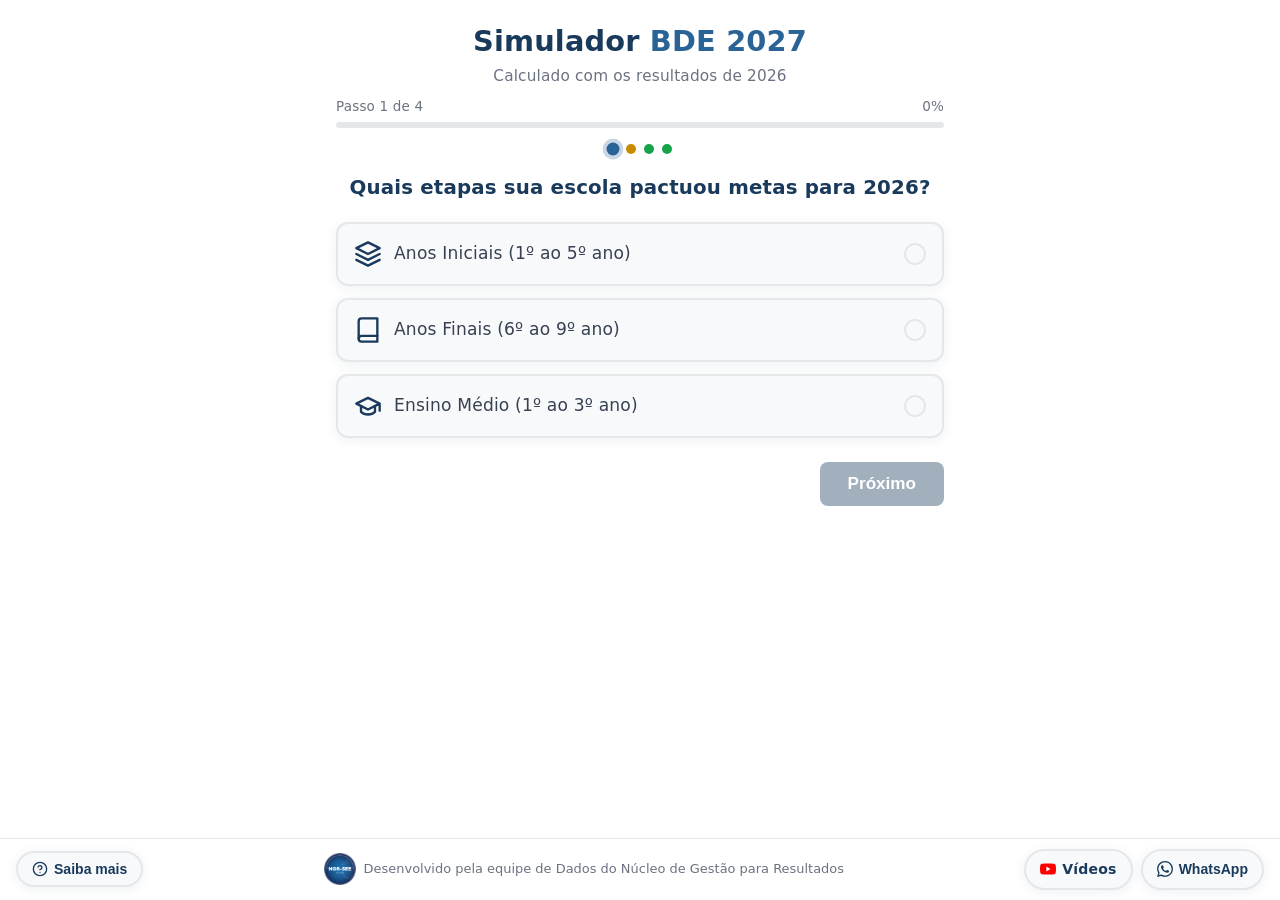
==== commit 8c0b7765: "Rodape com credito da equipe, imagem do NGR e botao de videos So a camada visual: nenhuma regra muda" ====
--- a/index.html
+++ b/index.html
@@ -23,7 +23,6 @@
     --verde: #16a34a;
     --amarelo: #ca8a04;
     --vermelho: #dc2626;
-    --vermelho-texto: #b91c1c;
     --verde-bg: #dcfce7;
     --amarelo-bg: #fef9c3;
     --vermelho-bg: #fee2e2;
@@ -32,14 +31,6 @@
     --sombra-md: 0 4px 24px rgba(26, 58, 92, 0.12);
     --raio: 12px;
     --overlay: rgba(15, 23, 42, 0.45);
-
-    /* Uma cor por etapa, usada so no nome da etapa, em todas as telas: roxo,
-       petroleo e castanho. Fora dos tons de vermelho e verde, que o sistema usa
-       para certo/errado e positivo/negativo; distintas entre si inclusive com
-       daltonismo; contraste >= 5,7:1 em todos os fundos onde aparecem. */
-    --etapa-ai: #7e22ce;
-    --etapa-af: #155e75;
-    --etapa-em: #78350f;
 }
 
 * { margin: 0; padding: 0; box-sizing: border-box; }
@@ -161,22 +152,6 @@
     margin-bottom: 20px;
     line-height: 1.4;
 }
-
-.pergunta-instrucao {
-    font-size: 0.9rem;
-    text-align: center;
-    color: var(--cinza);
-    margin: -8px 0 16px;
-    line-height: 1.4;
-}
-
-/* Nome de etapa, sempre na cor da etapa */
-.etapa-nome { font-weight: 700; }
-/* Dois seletores de classe: vence regras como ".resumo-texto strong", que
-   pintariam o nome de azul. */
-.etapa-nome.etapa-ai { color: var(--etapa-ai); }
-.etapa-nome.etapa-af { color: var(--etapa-af); }
-.etapa-nome.etapa-em { color: var(--etapa-em); }
 
 /* Opcoes */
 .opcoes {
@@ -264,34 +239,6 @@
     outline: none;
     border-color: var(--azul-claro);
     box-shadow: 0 0 0 3px rgba(42, 100, 150, 0.15);
-}
-
-.dica-campo {
-    font-size: 0.78rem;
-    color: var(--cinza);
-    line-height: 1.35;
-}
-
-/* Erro de preenchimento: vermelho e caixa alta, abaixo do campo ou pergunta */
-.erro-campo {
-    color: var(--vermelho-texto);
-    font-size: 0.8rem;
-    font-weight: 700;
-    text-transform: uppercase;
-    line-height: 1.35;
-    margin-top: 6px;
-}
-.input-campo.com-erro input {
-    border-color: var(--vermelho);
-    background: var(--vermelho-bg);
-}
-.pergunta-bloco.com-erro,
-.opcoes.com-erro .opcao-card {
-    border-color: var(--vermelho);
-}
-.opcao-card:focus-visible {
-    outline: 3px solid var(--azul-claro);
-    outline-offset: 2px;
 }
 
 /* Perguntas com Sim/Não (Step 4 equidade) */
@@ -441,6 +388,10 @@
     flex-shrink: 0;
 }
 .footer-creditos {
+    border: none;
+    background: none;
+    font-family: inherit;
+    cursor: pointer;
     display: flex;
     align-items: center;
     justify-content: center;
@@ -457,6 +408,37 @@
 .footer-creditos .sem-quebra {
     white-space: nowrap;
 }
+.footer-creditos:hover span { text-decoration: underline; }
+.footer-creditos:focus-visible {
+    outline: 3px solid var(--azul-claro);
+    outline-offset: 2px;
+    border-radius: 8px;
+}
+
+/* Videos e WhatsApp juntos no canto direito */
+.footer-grupo {
+    display: flex;
+    gap: 8px;
+    flex-shrink: 0;
+}
+a.footer-btn { text-decoration: none; }
+
+/* Popup de creditos: a imagem do NGR-Educacao no topo */
+.popup-creditos-body {
+    font-size: 0.9rem;
+    color: #374151;
+    line-height: 1.5;
+    text-align: center;
+}
+.popup-creditos-body p + p { margin-top: 10px; }
+.popup-banner {
+    display: block;
+    width: 100%;
+    height: auto;
+    border-radius: 10px;
+    margin-bottom: 14px;
+}
+
 .footer-logo {
     height: 32px;
     width: 32px;
@@ -747,6 +729,12 @@
         height: 24px;
         width: 24px;
     }
+    /* Tres botoes numa linha so ate 360px: Saiba mais, Videos e WhatsApp. */
+    .footer-btn {
+        padding: 7px 10px;
+        gap: 5px;
+    }
+    .footer-grupo { gap: 6px; }
 }
 </style>
 </head>
@@ -777,21 +765,20 @@
             <!-- STEP 0: Etapas -->
             <div class="step" data-step="0">
                 <h2 class="pergunta-titulo">Quais etapas sua escola <strong>pactuou metas</strong> para 2026?</h2>
-                <p class="pergunta-instrucao">Marque todas as etapas com meta IDEPE pactuada. Nas próximas telas você informa os dados de cada uma.</p>
                 <div class="opcoes" id="opcoes-etapas">
-                    <div class="opcao-card" data-campo="etapa_ai" role="checkbox" aria-checked="false" tabindex="0" onclick="toggleOpcao(this)" onkeydown="teclaNaOpcao(event, this)">
+                    <div class="opcao-card" data-campo="etapa_ai" onclick="toggleOpcao(this)">
                         <svg class="icone-svg" viewBox="0 0 24 24"><path d="M12 2L2 7l10 5 10-5-10-5z"/><path d="M2 17l10 5 10-5"/><path d="M2 12l10 5 10-5"/></svg>
-                        <span class="texto"><span class="etapa-nome etapa-ai">Anos Iniciais</span> (1º ao 5º ano)</span>
+                        <span class="texto">Anos Iniciais (1º ao 5º ano)</span>
                         <span class="check"></span>
                     </div>
-                    <div class="opcao-card" data-campo="etapa_af" role="checkbox" aria-checked="false" tabindex="0" onclick="toggleOpcao(this)" onkeydown="teclaNaOpcao(event, this)">
+                    <div class="opcao-card" data-campo="etapa_af" onclick="toggleOpcao(this)">
                         <svg class="icone-svg" viewBox="0 0 24 24"><path d="M4 19.5A2.5 2.5 0 016.5 17H20"/><path d="M6.5 2H20v20H6.5A2.5 2.5 0 014 19.5v-15A2.5 2.5 0 016.5 2z"/></svg>
-                        <span class="texto"><span class="etapa-nome etapa-af">Anos Finais</span> (6º ao 9º ano)</span>
+                        <span class="texto">Anos Finais (6º ao 9º ano)</span>
                         <span class="check"></span>
                     </div>
-                    <div class="opcao-card" data-campo="etapa_em" role="checkbox" aria-checked="false" tabindex="0" onclick="toggleOpcao(this)" onkeydown="teclaNaOpcao(event, this)">
+                    <div class="opcao-card" data-campo="etapa_em" onclick="toggleOpcao(this)">
                         <svg class="icone-svg" viewBox="0 0 24 24"><path d="M22 10v6M2 10l10-5 10 5-10 5z"/><path d="M6 12v5c3 3 9 3 12 0v-5"/></svg>
-                        <span class="texto"><span class="etapa-nome etapa-em">Ensino Médio</span> (1º ao 3º ano)</span>
+                        <span class="texto">Ensino Médio (1º ao 3º ano)</span>
                         <span class="check"></span>
                     </div>
                 </div>
@@ -799,23 +786,20 @@
 
             <!-- STEP 1: AI -->
             <div class="step" data-step="1" style="display:none">
-                <h2 class="pergunta-titulo">Informe os dados dos <span class="etapa-nome etapa-ai">Anos Iniciais</span></h2>
-                <p class="pergunta-instrucao">Preencha as matrículas e a meta e responda sobre a participação. Todos os campos são obrigatórios.</p>
+                <h2 class="pergunta-titulo">Informe os dados dos <strong>Anos Iniciais</strong></h2>
                 <div class="input-grupo">
                     <div class="input-campo">
-                        <label for="inp-ai-mat">Matrículas 2026 dos <span class="etapa-nome etapa-ai">Anos Iniciais</span></label>
-                        <input type="number" id="inp-ai-mat" inputmode="numeric" placeholder="Ex: 120" min="10" max="300000" step="1" aria-describedby="dica-ai-mat">
-                        <p class="dica-campo" id="dica-ai-mat">Total de alunos matriculados na etapa em 2026. Número inteiro de 10 a 300.000.</p>
+                        <label>Matrículas 2026</label>
+                        <input type="number" id="inp-ai-mat" placeholder="Ex: 120" min="1">
                     </div>
                     <div class="input-campo">
-                        <label for="inp-ai-meta">Meta IDEPE 2026 dos <span class="etapa-nome etapa-ai">Anos Iniciais</span></label>
-                        <input type="number" id="inp-ai-meta" inputmode="decimal" placeholder="Ex: 4.50" min="2" max="6" step="0.01" aria-describedby="dica-ai-meta">
-                        <p class="dica-campo" id="dica-ai-meta">Meta pactuada no Termo de Compromisso. De 2,00 a 6,00, com até duas casas decimais.</p>
+                        <label>Meta IDEPE</label>
+                        <input type="number" id="inp-ai-meta" placeholder="Ex: 4.50" step="0.01" min="0">
                     </div>
                 </div>
 
-                <div class="pergunta-bloco" id="bloco-ai-part">
-                    <p class="pergunta-item">Os <span class="etapa-nome etapa-ai">Anos Iniciais</span> atingiram <strong>participação &ge; 80%</strong> em todos os componentes avaliados no SAEPE 2026?</p>
+                <div class="pergunta-bloco">
+                    <p class="pergunta-item">Esta etapa atingiu <strong>participação &ge; 80%</strong> em todos os componentes avaliados no SAEPE?</p>
                     <div class="botoes-simnao">
                         <button type="button" class="btn-simnao" data-campo="ai" data-valor="true" onclick="toggleParticipacaoEtapa(this)">Sim</button>
                         <button type="button" class="btn-simnao" data-campo="ai" data-valor="false" onclick="toggleParticipacaoEtapa(this)">Não</button>
@@ -824,9 +808,8 @@
 
                 <div class="input-grupo" id="idepe-ai" style="display:none">
                     <div class="input-campo">
-                        <label for="inp-ai-res">Resultado IDEPE 2026 dos <span class="etapa-nome etapa-ai">Anos Iniciais</span></label>
-                        <input type="number" id="inp-ai-res" inputmode="decimal" placeholder="Ex: 4.70" min="0" max="10" step="0.01" aria-describedby="dica-ai-res">
-                        <p class="dica-campo" id="dica-ai-res">IDEPE obtido pela escola na etapa. De 0,00 a 10,00, com até duas casas decimais.</p>
+                        <label>Resultado IDEPE</label>
+                        <input type="number" id="inp-ai-res" placeholder="Ex: 4.70" step="0.01" min="0">
                     </div>
                 </div>
 
@@ -837,23 +820,20 @@
 
             <!-- STEP 2: AF -->
             <div class="step" data-step="2" style="display:none">
-                <h2 class="pergunta-titulo">Informe os dados dos <span class="etapa-nome etapa-af">Anos Finais</span></h2>
-                <p class="pergunta-instrucao">Preencha as matrículas e a meta e responda sobre a participação. Todos os campos são obrigatórios.</p>
+                <h2 class="pergunta-titulo">Informe os dados dos <strong>Anos Finais</strong></h2>
                 <div class="input-grupo">
                     <div class="input-campo">
-                        <label for="inp-af-mat">Matrículas 2026 dos <span class="etapa-nome etapa-af">Anos Finais</span></label>
-                        <input type="number" id="inp-af-mat" inputmode="numeric" placeholder="Ex: 200" min="10" max="300000" step="1" aria-describedby="dica-af-mat">
-                        <p class="dica-campo" id="dica-af-mat">Total de alunos matriculados na etapa em 2026. Número inteiro de 10 a 300.000.</p>
+                        <label>Matrículas 2026</label>
+                        <input type="number" id="inp-af-mat" placeholder="Ex: 200" min="1">
                     </div>
                     <div class="input-campo">
-                        <label for="inp-af-meta">Meta IDEPE 2026 dos <span class="etapa-nome etapa-af">Anos Finais</span></label>
-                        <input type="number" id="inp-af-meta" inputmode="decimal" placeholder="Ex: 4.50" min="2" max="6" step="0.01" aria-describedby="dica-af-meta">
-                        <p class="dica-campo" id="dica-af-meta">Meta pactuada no Termo de Compromisso. De 2,00 a 6,00, com até duas casas decimais.</p>
+                        <label>Meta IDEPE</label>
+                        <input type="number" id="inp-af-meta" placeholder="Ex: 4.50" step="0.01" min="0">
                     </div>
                 </div>
 
-                <div class="pergunta-bloco" id="bloco-af-part">
-                    <p class="pergunta-item">Os <span class="etapa-nome etapa-af">Anos Finais</span> atingiram <strong>participação &ge; 80%</strong> em todos os componentes avaliados no SAEPE 2026?</p>
+                <div class="pergunta-bloco">
+                    <p class="pergunta-item">Esta etapa atingiu <strong>participação &ge; 80%</strong> em todos os componentes avaliados no SAEPE?</p>
                     <div class="botoes-simnao">
                         <button type="button" class="btn-simnao" data-campo="af" data-valor="true" onclick="toggleParticipacaoEtapa(this)">Sim</button>
                         <button type="button" class="btn-simnao" data-campo="af" data-valor="false" onclick="toggleParticipacaoEtapa(this)">Não</button>
@@ -862,9 +842,8 @@
 
                 <div class="input-grupo" id="idepe-af" style="display:none">
                     <div class="input-campo">
-                        <label for="inp-af-res">Resultado IDEPE 2026 dos <span class="etapa-nome etapa-af">Anos Finais</span></label>
-                        <input type="number" id="inp-af-res" inputmode="decimal" placeholder="Ex: 4.45" min="0" max="10" step="0.01" aria-describedby="dica-af-res">
-                        <p class="dica-campo" id="dica-af-res">IDEPE obtido pela escola na etapa. De 0,00 a 10,00, com até duas casas decimais.</p>
+                        <label>Resultado IDEPE</label>
+                        <input type="number" id="inp-af-res" placeholder="Ex: 4.45" step="0.01" min="0">
                     </div>
                 </div>
 
@@ -875,23 +854,20 @@
 
             <!-- STEP 3: EM -->
             <div class="step" data-step="3" style="display:none">
-                <h2 class="pergunta-titulo">Informe os dados do <span class="etapa-nome etapa-em">Ensino Médio</span></h2>
-                <p class="pergunta-instrucao">Preencha as matrículas e a meta e responda sobre a participação. Todos os campos são obrigatórios.</p>
+                <h2 class="pergunta-titulo">Informe os dados do <strong>Ensino Médio</strong></h2>
                 <div class="input-grupo">
                     <div class="input-campo">
-                        <label for="inp-em-mat">Matrículas 2026 do <span class="etapa-nome etapa-em">Ensino Médio</span></label>
-                        <input type="number" id="inp-em-mat" inputmode="numeric" placeholder="Ex: 300" min="10" max="300000" step="1" aria-describedby="dica-em-mat">
-                        <p class="dica-campo" id="dica-em-mat">Total de alunos matriculados na etapa em 2026. Número inteiro de 10 a 300.000.</p>
+                        <label>Matrículas 2026</label>
+                        <input type="number" id="inp-em-mat" placeholder="Ex: 300" min="1">
                     </div>
                     <div class="input-campo">
-                        <label for="inp-em-meta">Meta IDEPE 2026 do <span class="etapa-nome etapa-em">Ensino Médio</span></label>
-                        <input type="number" id="inp-em-meta" inputmode="decimal" placeholder="Ex: 5.00" min="2" max="6" step="0.01" aria-describedby="dica-em-meta">
-                        <p class="dica-campo" id="dica-em-meta">Meta pactuada no Termo de Compromisso. De 2,00 a 6,00, com até duas casas decimais.</p>
+                        <label>Meta IDEPE</label>
+                        <input type="number" id="inp-em-meta" placeholder="Ex: 5.00" step="0.01" min="0">
                     </div>
                 </div>
 
-                <div class="pergunta-bloco" id="bloco-em-part">
-                    <p class="pergunta-item">O <span class="etapa-nome etapa-em">Ensino Médio</span> atingiu <strong>participação &ge; 80%</strong> em todos os componentes avaliados no SAEPE 2026?</p>
+                <div class="pergunta-bloco">
+                    <p class="pergunta-item">Esta etapa atingiu <strong>participação &ge; 80%</strong> em todos os componentes avaliados no SAEPE?</p>
                     <div class="botoes-simnao">
                         <button type="button" class="btn-simnao" data-campo="em" data-valor="true" onclick="toggleParticipacaoEtapa(this)">Sim</button>
                         <button type="button" class="btn-simnao" data-campo="em" data-valor="false" onclick="toggleParticipacaoEtapa(this)">Não</button>
@@ -900,9 +876,8 @@
 
                 <div class="input-grupo" id="idepe-em" style="display:none">
                     <div class="input-campo">
-                        <label for="inp-em-res">Resultado IDEPE 2026 do <span class="etapa-nome etapa-em">Ensino Médio</span></label>
-                        <input type="number" id="inp-em-res" inputmode="decimal" placeholder="Ex: 5.10" min="0" max="10" step="0.01" aria-describedby="dica-em-res">
-                        <p class="dica-campo" id="dica-em-res">IDEPE obtido pela escola na etapa. De 0,00 a 10,00, com até duas casas decimais.</p>
+                        <label>Resultado IDEPE</label>
+                        <input type="number" id="inp-em-res" placeholder="Ex: 5.10" step="0.01" min="0">
                     </div>
                 </div>
 
@@ -914,9 +889,8 @@
             <!-- STEP 4: Equidade -->
             <div class="step" data-step="4" style="display:none">
                 <h2 class="pergunta-titulo">Responda sobre as <strong>Metas de Equidade</strong></h2>
-                <p class="pergunta-instrucao">Responda Sim ou Não às duas perguntas. Elas valem para a escola inteira, não para uma etapa.</p>
-
-                <div class="pergunta-bloco" id="bloco-reduziu_desigualdade">
+
+                <div class="pergunta-bloco">
                     <p class="pergunta-item">Houve evolução, no Saepe 2026, dos estudantes Pretos, Pardos e Indígenas e daqueles de nível socioeconômico mais baixo, em comparação com 2025? (Consulte o BI da Equidade)</p>
                     <div class="botoes-simnao">
                         <button type="button" class="btn-simnao" data-campo="reduziu_desigualdade" data-valor="true" onclick="toggleSimNaoPergunta(this)">Sim</button>
@@ -924,7 +898,7 @@
                     </div>
                 </div>
 
-                <div class="pergunta-bloco" id="bloco-terco_menor_elementares">
+                <div class="pergunta-bloco">
                     <p class="pergunta-item">Na sua Macrorregião, comparando com escolas do mesmo tipo, sua escola está entre as 33,3% (no primeiro terço) com menor percentual de estudantes nos níveis elementares no SAEPE 2026? (Consulte o BI do SAEPE – versão GRE - Botão PD - filtre as Gres da Macro região e o tipo de sua escola)</p>
                     <div class="botoes-simnao">
                         <button type="button" class="btn-simnao" data-campo="terco_menor_elementares" data-valor="true" onclick="toggleSimNaoPergunta(this)">Sim</button>
@@ -948,7 +922,7 @@
 
         <div class="navegacao" id="navegacao">
             <button class="btn btn-voltar" id="btn-voltar" onclick="voltar()" style="display:none">Voltar</button>
-            <button class="btn btn-proximo" id="btn-proximo" onclick="proximo()">Próximo</button>
+            <button class="btn btn-proximo" id="btn-proximo" onclick="proximo()" disabled>Próximo</button>
         </div>
 
     </main>
@@ -965,17 +939,46 @@
             </svg>
             <span>Saiba mais</span>
         </button>
-        <div class="footer-creditos">
-            <img src="app/static/img/logo-ngr.png" alt="NGR-EDU" class="footer-logo" onerror="this.style.display='none'">
-            <span>Desenvolvido pelo <span class="sem-quebra">NGR-EDU · Seplag</span></span>
-        </div>
+        <button class="footer-creditos" id="btn-creditos" onclick="abrirPopup('popup-creditos')">
+            <img src="app/static/img/logo-ngr.png" alt="" class="footer-logo" onerror="this.style.display='none'">
+            <span>Desenvolvido pela equipe de Dados do <span class="sem-quebra">Núcleo de Gestão para Resultados</span></span>
+        </button>
+        <div class="footer-grupo">
+        <!-- Playlist dos videos explicativos no YouTube. Quando estiver pronta,
+             coloque o link no href: <a class="footer-btn" id="btn-youtube" href="https://www.youtube.com/playlist?list=..." ...>.
+             Sem href o botao aparece mas nao leva a lugar nenhum. -->
+        <a class="footer-btn" id="btn-youtube" target="_blank" rel="noopener noreferrer" aria-label="Vídeos no YouTube">
+            <svg class="footer-btn-icone" viewBox="0 0 24 24" aria-hidden="true">
+                <path fill="#ff0000" d="M23.5 6.2a3 3 0 0 0-2.1-2.1C19.5 3.6 12 3.6 12 3.6s-7.5 0-9.4.5A3 3 0 0 0 .5 6.2 31.4 31.4 0 0 0 0 12a31.4 31.4 0 0 0 .5 5.8 3 3 0 0 0 2.1 2.1c1.9.5 9.4.5 9.4.5s7.5 0 9.4-.5a3 3 0 0 0 2.1-2.1 31.4 31.4 0 0 0 .5-5.8 31.4 31.4 0 0 0-.5-5.8z"/>
+                <path fill="#ffffff" d="M9.6 15.6 15.8 12 9.6 8.4z"/>
+            </svg>
+            <span>Vídeos</span>
+        </a>
         <button class="footer-btn" id="btn-whatsapp" onclick="abrirPopup('popup-whatsapp')" aria-label="WhatsApp">
             <svg class="footer-btn-icone" viewBox="0 0 24 24" fill="currentColor">
                 <path d="M17.472 14.382c-.297-.149-1.758-.867-2.03-.967-.273-.099-.471-.148-.67.15-.197.297-.767.966-.94 1.164-.173.199-.347.223-.644.075-.297-.15-1.255-.463-2.39-1.475-.883-.788-1.48-1.761-1.653-2.059-.173-.297-.018-.458.13-.606.134-.133.298-.347.446-.52.149-.174.198-.298.298-.497.099-.198.05-.371-.025-.52-.075-.149-.669-1.612-.916-2.207-.242-.579-.487-.5-.669-.51-.173-.008-.371-.01-.57-.01-.198 0-.52.074-.792.372-.272.297-1.04 1.016-1.04 2.479 0 1.462 1.065 2.875 1.213 3.074.149.198 2.096 3.2 5.077 4.487.709.306 1.262.489 1.694.625.712.227 1.36.195 1.871.118.571-.085 1.758-.719 2.006-1.413.248-.694.248-1.289.173-1.413-.074-.124-.272-.198-.57-.347m-5.421 7.403h-.004a9.87 9.87 0 01-5.031-1.378l-.361-.214-3.741.982.998-3.648-.235-.374a9.86 9.86 0 01-1.51-5.26c.001-5.45 4.436-9.884 9.888-9.884 2.64 0 5.122 1.03 6.988 2.898a9.825 9.825 0 012.893 6.994c-.003 5.45-4.437 9.884-9.885 9.884m8.413-18.297A11.815 11.815 0 0012.05 0C5.495 0 .16 5.335.157 11.892c0 2.096.547 4.142 1.588 5.945L.057 24l6.305-1.654a11.882 11.882 0 005.683 1.448h.005c6.554 0 11.89-5.335 11.893-11.893a11.821 11.821 0 00-3.48-8.413z"/>
             </svg>
             <span>WhatsApp</span>
         </button>
+        </div>
     </footer>
+
+    <!-- Popup: Creditos -->
+    <div class="popup-overlay" id="popup-creditos" onclick="fecharPopup(event, 'popup-creditos')">
+        <div class="popup-conteudo" onclick="event.stopPropagation()">
+            <button class="popup-fechar" onclick="fecharPopupDireto('popup-creditos')" aria-label="Fechar">
+                <svg viewBox="0 0 24 24" fill="none" stroke="currentColor" stroke-width="2" stroke-linecap="round" stroke-linejoin="round" width="20" height="20"><line x1="18" y1="6" x2="6" y2="18"/><line x1="6" y1="6" x2="18" y2="18"/></svg>
+            </button>
+            <div class="popup-header">
+                <h3>Quem desenvolveu</h3>
+            </div>
+            <div class="popup-body popup-creditos-body">
+                <img src="app/static/img/ngr-educacao-seplag.webp" alt="NGR-Educação · Seplag" class="popup-banner" width="800" height="327">
+                <p>Desenvolvido pela equipe de Dados do <strong>Núcleo de Gestão para Resultados (NGR-Educação)</strong> da Seplag de Pernambuco.</p>
+                <p>Em caso de dúvidas ou de possíveis inconsistências, fale com a equipe pelo botão WhatsApp.</p>
+            </div>
+        </div>
+    </div>
 
     <!-- Popup: Saiba Mais -->
     <div class="popup-overlay" id="popup-saibamais" onclick="fecharPopup(event, 'popup-saibamais')">
@@ -1065,6 +1068,12 @@
 // IDEPE a partir do qual o excedente acima de 100% soma com a equidade.
 var IDEPE_ACUMULA_COM_EQUIDADE = 2.0;
 
+// Faixas da validacao de dados da planilha (B6:B8 e B19/B20 etc.).
+var MATRICULAS_MIN = 8;
+var MATRICULAS_MAX = 50000;
+var IDEPE_MIN = 1.5;
+var IDEPE_MAX = 9.2;
+
 var NOMES_ETAPAS = {
     ai: 'Anos Iniciais',
     af: 'Anos Finais',
@@ -1211,16 +1220,6 @@
 
 const PASSO_DA_ETAPA = { ai: 1, af: 2, em: 3 };
 
-/* Nomes das etapas como aparecem nas mensagens: "dos Anos Iniciais". */
-const ETAPA_NAS_MENSAGENS = { ai: 'dos Anos Iniciais', af: 'dos Anos Finais', em: 'do Ensino Médio' };
-
-/* Limites dos campos. Os mesmos valem no backend, em src/bde/schemas.py. */
-const LIMITES = {
-    matriculas: { min: 10, max: 300000 },
-    meta: { min: 2, max: 6 },
-    resultado: { min: 0, max: 10 },
-};
-
 const estado = {
     stepAtual: 0,
     resultadoApi: null,
@@ -1360,49 +1359,28 @@
         btnProximo.style.display = 'flex';
         btnProximo.textContent = 'Próximo';
         btnProximo.className = 'btn btn-proximo';
-        btnProximo.disabled = false;
+        btnProximo.disabled = !stepValido(stepAtual);
         btnProximo.onclick = proximo;
     }
 }
 
-/**
- * Confere o passo atual e devolve os erros encontrados, cada um com o
- * elemento onde a mensagem aparece. Lista vazia = pode avancar.
- */
-function validarPasso(step) {
-    if (step === PASSO_ETAPAS) {
-        return estado.respostas.etapas_selecionadas.length > 0
-            ? []
-            : [{ alvo: document.getElementById('opcoes-etapas'), msg: 'Marque ao menos uma etapa para continuar.' }];
-    }
-    const prefixo = Object.keys(PASSO_DA_ETAPA).find((k) => PASSO_DA_ETAPA[k] === step);
-    if (prefixo) return lerEtapa(prefixo).erros;
-    if (step === PASSO_EQUIDADE) {
-        const erros = [];
-        if (estado.respostas.reduziu_desigualdade === null) {
-            erros.push({ alvo: document.getElementById('bloco-reduziu_desigualdade'), msg: 'Responda Sim ou Não à pergunta sobre a evolução dos estudantes PPI e de nível socioeconômico mais baixo.' });
-        }
-        if (estado.respostas.terco_menor_elementares === null) {
-            erros.push({ alvo: document.getElementById('bloco-terco_menor_elementares'), msg: 'Responda Sim ou Não à pergunta sobre o 1º terço de elementares.' });
-        }
-        return erros;
-    }
-    return [];
+function stepValido(step) {
+    switch (step) {
+        case PASSO_ETAPAS: return estado.respostas.etapas_selecionadas.length > 0;
+        case 1: return estado.respostas.etapa_ai !== null;
+        case 2: return estado.respostas.etapa_af !== null;
+        case 3: return estado.respostas.etapa_em !== null;
+        case PASSO_EQUIDADE:
+            return estado.respostas.reduziu_desigualdade !== null
+                && estado.respostas.terco_menor_elementares !== null;
+        default: return true;
+    }
 }
 
 function proximo() {
-    const step = estado.stepAtual;
-    limparErros(document.querySelector(`.step[data-step="${step}"]`));
-    const erros = validarPasso(step);
-    if (erros.length > 0) {
-        mostrarErrosDeCampo(erros);
-        return;
-    }
-
-    const prefixo = Object.keys(PASSO_DA_ETAPA).find((k) => PASSO_DA_ETAPA[k] === step);
-    if (prefixo) estado.respostas[`etapa_${prefixo}`] = lerEtapa(prefixo).dados;
-
-    if (step === PASSO_EQUIDADE) {
+    if (!stepValido(estado.stepAtual)) return;
+
+    if (estado.stepAtual === PASSO_EQUIDADE) {
         enviarSimulacao();
         return;
     }
@@ -1430,28 +1408,19 @@
     return false;
 }
 
-/* Os dados da etapa so passam a existir quando a tela dela e validada, no
-   Proximo. Marcar a etapa aqui nao cria dados vazios. */
 function toggleOpcao(card) {
     const campo = card.dataset.campo;
-    const marcado = card.classList.toggle('selecionado');
-    card.setAttribute('aria-checked', String(marcado));
+    card.classList.toggle('selecionado');
     const chave = campo.replace('etapa_', '');
-    if (marcado) {
+    const idx = estado.respostas.etapas_selecionadas.indexOf(chave);
+    if (idx >= 0) {
+        estado.respostas.etapas_selecionadas.splice(idx, 1);
+        estado.respostas[campo] = null;
+    } else {
         estado.respostas.etapas_selecionadas.push(chave);
-    } else {
-        estado.respostas.etapas_selecionadas.splice(estado.respostas.etapas_selecionadas.indexOf(chave), 1);
-        estado.respostas[campo] = null;
-    }
-    limparErros(document.getElementById('opcoes-etapas').parentElement);
+        estado.respostas[campo] = {};
+    }
     atualizarUI();
-}
-
-/* Espaco e Enter marcam a etapa, como numa caixa de selecao. */
-function teclaNaOpcao(e, card) {
-    if (e.key !== ' ' && e.key !== 'Enter') return;
-    e.preventDefault();
-    toggleOpcao(card);
 }
 
 function toggleSimNaoPergunta(btn) {
@@ -1462,7 +1431,6 @@
     btn.classList.add('selecionado');
 
     estado.respostas[campo] = valor;
-    limparErros(document.getElementById(`bloco-${campo}`));
     atualizarUI();
 }
 
@@ -1484,96 +1452,81 @@
 
     if (!participou) {
         document.getElementById(`inp-${prefixo}-res`).value = '';
-        limparErros(document.getElementById(`idepe-${prefixo}`));
-    }
-
-    limparErros(document.getElementById(`bloco-${prefixo}-part`));
+    }
+
+    recalcularEtapa(prefixo, true);
     ajustarEspacoDoRodape();
 }
 
 /**
- * Le um campo numerico. `decimais` e o maximo de casas depois da virgula.
- * Devolve { valor } ou { msg } com o motivo da recusa.
+ * `silencioso` existe porque a validacao roda tambem em momentos em que o
+ * campo vazio e o estado normal — logo apos marcar "Sim" na participacao, por
+ * exemplo, quando meta e resultado ainda nem apareceram na tela. Reclamar ali
+ * seria acusar a pessoa de nao ter digitado o que acabou de surgir.
  */
-function lerNumero(input, nomeCampo, limite, decimais) {
-    const texto = input.value.trim();
-    if (texto === '') {
-        // Campo com texto invalido (ex.: letras) chega vazio: validity diferencia.
-        return { msg: input.validity.badInput
-            ? `O campo ${nomeCampo} tem um valor inválido. Use apenas números.`
-            : `Preencha o campo ${nomeCampo}.` };
-    }
-    const formato = decimais === 0 ? /^\d+$/ : new RegExp(`^\\d+(\\.\\d{1,${decimais}})?$`);
-    const faixa = decimais === 0
-        ? `um número inteiro de ${limite.min.toLocaleString('pt-BR')} a ${limite.max.toLocaleString('pt-BR')}`
-        : `um valor de ${limite.min.toFixed(2).replace('.', ',')} a ${limite.max.toFixed(2).replace('.', ',')}, com até duas casas decimais`;
-    const valor = Number(texto);
-    if (!formato.test(texto) || valor < limite.min || valor > limite.max) {
-        return { msg: `${nomeCampo}: informe ${faixa}.` };
-    }
-    return { valor };
-}
-
-/**
- * Le a tela de uma etapa. Devolve { dados, erros }: `dados` e o objeto que vai
- * para o calculo, e so existe quando `erros` esta vazio.
- */
-function lerEtapa(prefixo) {
-    const de = ETAPA_NAS_MENSAGENS[prefixo];
-    const erros = [];
-    const campo = (sufixo) => document.getElementById(`inp-${prefixo}-${sufixo}`);
-
-    const mat = lerNumero(campo('mat'), `Matrículas 2026 ${de}`, LIMITES.matriculas, 0);
-    if (mat.msg) erros.push({ alvo: campo('mat'), msg: mat.msg });
-    const meta = lerNumero(campo('meta'), `Meta IDEPE 2026 ${de}`, LIMITES.meta, 2);
-    if (meta.msg) erros.push({ alvo: campo('meta'), msg: meta.msg });
+function validarInputsEtapa(prefixo, silencioso = false) {
+    const reclamar = (msg) => { if (!silencioso) mostrarErro(msg); return null; };
 
     const participou = estado.participacao[prefixo];
-    if (participou === null) {
-        erros.push({ alvo: document.getElementById(`bloco-${prefixo}-part`), msg: `Responda se a participação ${de} atingiu 80%.` });
-    }
-    let res = {};
-    if (participou) {
-        res = lerNumero(campo('res'), `Resultado IDEPE 2026 ${de}`, LIMITES.resultado, 2);
-        if (res.msg) erros.push({ alvo: campo('res'), msg: res.msg });
-    }
-
-    if (erros.length > 0) return { dados: null, erros };
+    if (participou === null) return null;
+
+    const mat = parseFloat(document.getElementById(`inp-${prefixo}-mat`).value);
+    if (!mat || mat <= 0) {
+        return reclamar('Informe as matrículas da etapa (maior que zero).');
+    }
+
+    const meta = parseFloat(document.getElementById(`inp-${prefixo}-meta`).value);
+    if (isNaN(meta) || meta <= 0) {
+        return reclamar('Preencha a meta IDEPE com um valor válido (maior que zero).');
+    }
+
     // Etapa sem 80% entra com IDEPE zero: nao tem resultado a informar.
-    const dados = { matriculas: mat.valor, participacao_maior_80: participou, meta: meta.valor };
-    if (participou) dados.resultado = res.valor;
-    return { dados, erros };
-}
-
-/* Mensagem em vermelho e caixa alta logo abaixo do campo ou da pergunta. */
-function mostrarErrosDeCampo(erros) {
-    erros.forEach(({ alvo, msg }) => {
-        const ehCampo = alvo.tagName === 'INPUT';
-        const caixa = ehCampo ? alvo.closest('.input-campo') : alvo;
-        const p = document.createElement('p');
-        p.className = 'erro-campo';
-        p.setAttribute('role', 'alert');
-        p.textContent = msg;
-        caixa.appendChild(p);
-        caixa.classList.add('com-erro');
-        if (ehCampo) alvo.setAttribute('aria-invalid', 'true');
+    if (!participou) {
+        return { matriculas: Math.round(mat), participacao_maior_80: false, meta };
+    }
+
+    const res = parseFloat(document.getElementById(`inp-${prefixo}-res`).value);
+    if (isNaN(res) || res <= 0) {
+        return reclamar('Preencha o resultado IDEPE com um valor válido (maior que zero).');
+    }
+    return {
+        matriculas: Math.round(mat),
+        participacao_maior_80: true,
+        meta,
+        resultado: res,
+    };
+}
+
+/** Revalida a etapa e guarda o objeto (ou null) em estado.respostas. */
+function recalcularEtapa(prefixo, silencioso = false) {
+    estado.respostas[`etapa_${prefixo}`] = validarInputsEtapa(prefixo, silencioso);
+    atualizarUI();
+}
+
+document.addEventListener('focusout', (e) => {
+    if (!e.target.matches('.input-campo input')) return;
+    const step = e.target.closest('.step');
+    if (!step) return;
+    const stepNum = parseInt(step.dataset.step);
+    let prefixo = null;
+    if (stepNum === 1) prefixo = 'ai';
+    if (stepNum === 2) prefixo = 'af';
+    if (stepNum === 3) prefixo = 'em';
+    if (!prefixo) return;
+
+    // So valida quando os campos esperados tem algo digitado: sair de
+    // "Matriculas" para preencher "Meta" nao e erro, e o toast a cada tab era
+    // ruido. Etapa sem participacao nao tem resultado.
+    const esperados = estado.participacao[prefixo] ? ['mat', 'meta', 'res'] : ['mat', 'meta'];
+    const preenchidos = esperados.every(function (campo) {
+        return document.getElementById(`inp-${prefixo}-${campo}`).value.trim() !== '';
     });
-    const primeiro = erros[0].alvo;
-    primeiro.scrollIntoView({ behavior: 'smooth', block: 'center' });
-    if (primeiro.tagName === 'INPUT') primeiro.focus({ preventScroll: true });
-}
-
-function limparErros(raiz) {
-    raiz.querySelectorAll('.erro-campo').forEach((el) => el.remove());
-    raiz.querySelectorAll('.com-erro').forEach((el) => el.classList.remove('com-erro'));
-    if (raiz.classList.contains('com-erro')) raiz.classList.remove('com-erro');
-    raiz.querySelectorAll('[aria-invalid]').forEach((el) => el.removeAttribute('aria-invalid'));
-}
-
-/* Digitar de novo num campo apaga a mensagem dele. */
-document.addEventListener('input', (e) => {
-    const caixa = e.target.closest('.input-campo');
-    if (caixa) limparErros(caixa);
+    if (!preenchidos) {
+        estado.respostas[`etapa_${prefixo}`] = null;
+        atualizarUI();
+        return;
+    }
+    recalcularEtapa(prefixo);
 });
 
 /**
@@ -1601,8 +1554,7 @@
 function montarResumo() {
     const r = estado.respostas;
     const etapasNomes = { ai: 'Anos Iniciais', af: 'Anos Finais', em: 'Ensino Médio' };
-    let html = '<h2 class="resumo-titulo">Resumo das Informações</h2>'
-        + '<p class="pergunta-instrucao">Confira os dados antes de ver o resultado. Para corrigir algo, use Voltar.</p>';
+    let html = '<h2 class="resumo-titulo">Resumo das Informações</h2>';
 
     r.etapas_selecionadas.forEach(chave => {
         const dados = r[`etapa_${chave}`];
@@ -1619,7 +1571,7 @@
             <div class="resumo-item ${parseFloat(variacao) >= 0 ? 'sim' : 'nao'}">
                 <div class="resumo-icone">${parseFloat(variacao) >= 0 ? '+' : '-'}</div>
                 <div class="resumo-texto">
-                    <strong class="etapa-nome etapa-${chave}">${etapasNomes[chave]}</strong> — Meta: ${dados.meta} | ${rotuloIdepe} | Diferença Meta-Resultado: ${sinal}${variacao}
+                    <strong>${etapasNomes[chave]}</strong> — Meta: ${dados.meta} | ${rotuloIdepe} | Diferença Meta-Resultado: ${sinal}${variacao}
                 </div>
             </div>`;
     });
@@ -1704,11 +1656,7 @@
         reduziu_desigualdade: null,
         terco_menor_elementares: null,
     };
-    document.querySelectorAll('.opcao-card').forEach(c => {
-        c.classList.remove('selecionado');
-        c.setAttribute('aria-checked', 'false');
-    });
-    limparErros(document.getElementById('area-conteudo'));
+    document.querySelectorAll('.opcao-card').forEach(c => c.classList.remove('selecionado'));
     document.querySelectorAll('.btn-simnao').forEach(b => b.classList.remove('selecionado'));
     document.querySelectorAll('.input-campo input').forEach(i => i.value = '');
     ['ai', 'af', 'em'].forEach((prefixo) => {
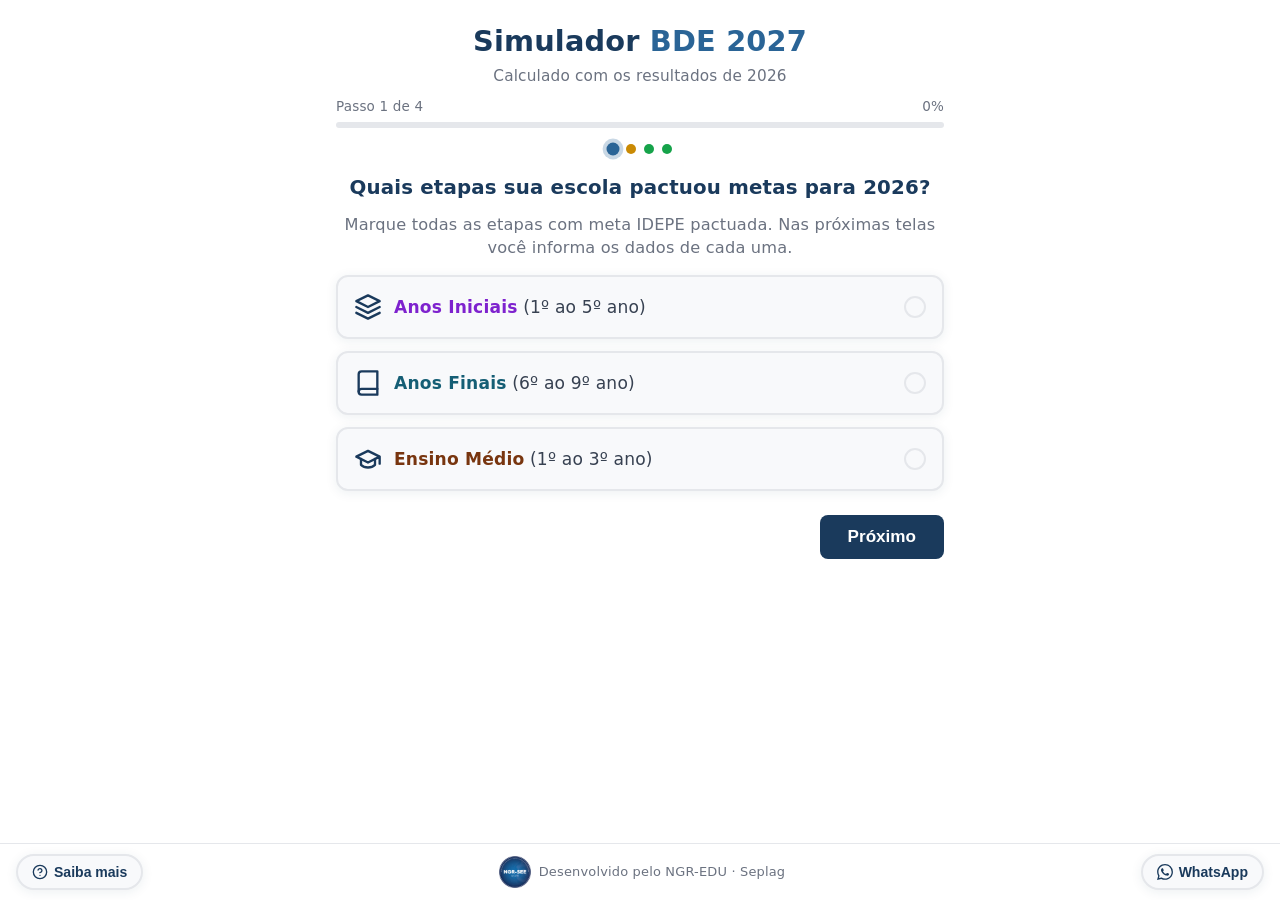
==== commit 6f947cdb: "Merge pull request #7 from Monkius-Maximus/validacao-e-cores rebase para a versão mais recente do si" ====
--- a/index.html
+++ b/index.html
@@ -23,6 +23,7 @@
     --verde: #16a34a;
     --amarelo: #ca8a04;
     --vermelho: #dc2626;
+    --vermelho-texto: #b91c1c;
     --verde-bg: #dcfce7;
     --amarelo-bg: #fef9c3;
     --vermelho-bg: #fee2e2;
@@ -31,6 +32,14 @@
     --sombra-md: 0 4px 24px rgba(26, 58, 92, 0.12);
     --raio: 12px;
     --overlay: rgba(15, 23, 42, 0.45);
+
+    /* Uma cor por etapa, usada so no nome da etapa, em todas as telas: roxo,
+       petroleo e castanho. Fora dos tons de vermelho e verde, que o sistema usa
+       para certo/errado e positivo/negativo; distintas entre si inclusive com
+       daltonismo; contraste >= 5,7:1 em todos os fundos onde aparecem. */
+    --etapa-ai: #7e22ce;
+    --etapa-af: #155e75;
+    --etapa-em: #78350f;
 }
 
 * { margin: 0; padding: 0; box-sizing: border-box; }
@@ -152,6 +161,22 @@
     margin-bottom: 20px;
     line-height: 1.4;
 }
+
+.pergunta-instrucao {
+    font-size: 0.9rem;
+    text-align: center;
+    color: var(--cinza);
+    margin: -8px 0 16px;
+    line-height: 1.4;
+}
+
+/* Nome de etapa, sempre na cor da etapa */
+.etapa-nome { font-weight: 700; }
+/* Dois seletores de classe: vence regras como ".resumo-texto strong", que
+   pintariam o nome de azul. */
+.etapa-nome.etapa-ai { color: var(--etapa-ai); }
+.etapa-nome.etapa-af { color: var(--etapa-af); }
+.etapa-nome.etapa-em { color: var(--etapa-em); }
 
 /* Opcoes */
 .opcoes {
@@ -239,6 +264,34 @@
     outline: none;
     border-color: var(--azul-claro);
     box-shadow: 0 0 0 3px rgba(42, 100, 150, 0.15);
+}
+
+.dica-campo {
+    font-size: 0.78rem;
+    color: var(--cinza);
+    line-height: 1.35;
+}
+
+/* Erro de preenchimento: vermelho e caixa alta, abaixo do campo ou pergunta */
+.erro-campo {
+    color: var(--vermelho-texto);
+    font-size: 0.8rem;
+    font-weight: 700;
+    text-transform: uppercase;
+    line-height: 1.35;
+    margin-top: 6px;
+}
+.input-campo.com-erro input {
+    border-color: var(--vermelho);
+    background: var(--vermelho-bg);
+}
+.pergunta-bloco.com-erro,
+.opcoes.com-erro .opcao-card {
+    border-color: var(--vermelho);
+}
+.opcao-card:focus-visible {
+    outline: 3px solid var(--azul-claro);
+    outline-offset: 2px;
 }
 
 /* Perguntas com Sim/Não (Step 4 equidade) */
@@ -388,10 +441,6 @@
     flex-shrink: 0;
 }
 .footer-creditos {
-    border: none;
-    background: none;
-    font-family: inherit;
-    cursor: pointer;
     display: flex;
     align-items: center;
     justify-content: center;
@@ -408,37 +457,6 @@
 .footer-creditos .sem-quebra {
     white-space: nowrap;
 }
-.footer-creditos:hover span { text-decoration: underline; }
-.footer-creditos:focus-visible {
-    outline: 3px solid var(--azul-claro);
-    outline-offset: 2px;
-    border-radius: 8px;
-}
-
-/* Videos e WhatsApp juntos no canto direito */
-.footer-grupo {
-    display: flex;
-    gap: 8px;
-    flex-shrink: 0;
-}
-a.footer-btn { text-decoration: none; }
-
-/* Popup de creditos: a imagem do NGR-Educacao no topo */
-.popup-creditos-body {
-    font-size: 0.9rem;
-    color: #374151;
-    line-height: 1.5;
-    text-align: center;
-}
-.popup-creditos-body p + p { margin-top: 10px; }
-.popup-banner {
-    display: block;
-    width: 100%;
-    height: auto;
-    border-radius: 10px;
-    margin-bottom: 14px;
-}
-
 .footer-logo {
     height: 32px;
     width: 32px;
@@ -729,12 +747,6 @@
         height: 24px;
         width: 24px;
     }
-    /* Tres botoes numa linha so ate 360px: Saiba mais, Videos e WhatsApp. */
-    .footer-btn {
-        padding: 7px 10px;
-        gap: 5px;
-    }
-    .footer-grupo { gap: 6px; }
 }
 </style>
 </head>
@@ -765,20 +777,21 @@
             <!-- STEP 0: Etapas -->
             <div class="step" data-step="0">
                 <h2 class="pergunta-titulo">Quais etapas sua escola <strong>pactuou metas</strong> para 2026?</h2>
+                <p class="pergunta-instrucao">Marque todas as etapas com meta IDEPE pactuada. Nas próximas telas você informa os dados de cada uma.</p>
                 <div class="opcoes" id="opcoes-etapas">
-                    <div class="opcao-card" data-campo="etapa_ai" onclick="toggleOpcao(this)">
+                    <div class="opcao-card" data-campo="etapa_ai" role="checkbox" aria-checked="false" tabindex="0" onclick="toggleOpcao(this)" onkeydown="teclaNaOpcao(event, this)">
                         <svg class="icone-svg" viewBox="0 0 24 24"><path d="M12 2L2 7l10 5 10-5-10-5z"/><path d="M2 17l10 5 10-5"/><path d="M2 12l10 5 10-5"/></svg>
-                        <span class="texto">Anos Iniciais (1º ao 5º ano)</span>
+                        <span class="texto"><span class="etapa-nome etapa-ai">Anos Iniciais</span> (1º ao 5º ano)</span>
                         <span class="check"></span>
                     </div>
-                    <div class="opcao-card" data-campo="etapa_af" onclick="toggleOpcao(this)">
+                    <div class="opcao-card" data-campo="etapa_af" role="checkbox" aria-checked="false" tabindex="0" onclick="toggleOpcao(this)" onkeydown="teclaNaOpcao(event, this)">
                         <svg class="icone-svg" viewBox="0 0 24 24"><path d="M4 19.5A2.5 2.5 0 016.5 17H20"/><path d="M6.5 2H20v20H6.5A2.5 2.5 0 014 19.5v-15A2.5 2.5 0 016.5 2z"/></svg>
-                        <span class="texto">Anos Finais (6º ao 9º ano)</span>
+                        <span class="texto"><span class="etapa-nome etapa-af">Anos Finais</span> (6º ao 9º ano)</span>
                         <span class="check"></span>
                     </div>
-                    <div class="opcao-card" data-campo="etapa_em" onclick="toggleOpcao(this)">
+                    <div class="opcao-card" data-campo="etapa_em" role="checkbox" aria-checked="false" tabindex="0" onclick="toggleOpcao(this)" onkeydown="teclaNaOpcao(event, this)">
                         <svg class="icone-svg" viewBox="0 0 24 24"><path d="M22 10v6M2 10l10-5 10 5-10 5z"/><path d="M6 12v5c3 3 9 3 12 0v-5"/></svg>
-                        <span class="texto">Ensino Médio (1º ao 3º ano)</span>
+                        <span class="texto"><span class="etapa-nome etapa-em">Ensino Médio</span> (1º ao 3º ano)</span>
                         <span class="check"></span>
                     </div>
                 </div>
@@ -786,20 +799,23 @@
 
             <!-- STEP 1: AI -->
             <div class="step" data-step="1" style="display:none">
-                <h2 class="pergunta-titulo">Informe os dados dos <strong>Anos Iniciais</strong></h2>
+                <h2 class="pergunta-titulo">Informe os dados dos <span class="etapa-nome etapa-ai">Anos Iniciais</span></h2>
+                <p class="pergunta-instrucao">Preencha as matrículas e a meta e responda sobre a participação. Todos os campos são obrigatórios.</p>
                 <div class="input-grupo">
                     <div class="input-campo">
-                        <label>Matrículas 2026</label>
-                        <input type="number" id="inp-ai-mat" placeholder="Ex: 120" min="1">
+                        <label for="inp-ai-mat">Matrículas 2026 dos <span class="etapa-nome etapa-ai">Anos Iniciais</span></label>
+                        <input type="number" id="inp-ai-mat" inputmode="numeric" placeholder="Ex: 120" min="10" max="300000" step="1" aria-describedby="dica-ai-mat">
+                        <p class="dica-campo" id="dica-ai-mat">Matrículas da etapa de acordo com os dados finais da Matrícula Inicial do Censo Escolar 2026. Número inteiro de 10 a 300.000.</p>
                     </div>
                     <div class="input-campo">
-                        <label>Meta IDEPE</label>
-                        <input type="number" id="inp-ai-meta" placeholder="Ex: 4.50" step="0.01" min="0">
+                        <label for="inp-ai-meta">Meta IDEPE 2026 dos <span class="etapa-nome etapa-ai">Anos Iniciais</span></label>
+                        <input type="number" id="inp-ai-meta" inputmode="decimal" placeholder="Ex: 4.50" min="2" max="6" step="0.01" aria-describedby="dica-ai-meta">
+                        <p class="dica-campo" id="dica-ai-meta">Meta pactuada no Termo de Compromisso. De 2,00 a 6,00, com até duas casas decimais.</p>
                     </div>
                 </div>
 
-                <div class="pergunta-bloco">
-                    <p class="pergunta-item">Esta etapa atingiu <strong>participação &ge; 80%</strong> em todos os componentes avaliados no SAEPE?</p>
+                <div class="pergunta-bloco" id="bloco-ai-part">
+                    <p class="pergunta-item">Os <span class="etapa-nome etapa-ai">Anos Iniciais</span> atingiram <strong>participação &ge; 80%</strong> em todos os componentes avaliados no SAEPE 2026?</p>
                     <div class="botoes-simnao">
                         <button type="button" class="btn-simnao" data-campo="ai" data-valor="true" onclick="toggleParticipacaoEtapa(this)">Sim</button>
                         <button type="button" class="btn-simnao" data-campo="ai" data-valor="false" onclick="toggleParticipacaoEtapa(this)">Não</button>
@@ -808,8 +824,9 @@
 
                 <div class="input-grupo" id="idepe-ai" style="display:none">
                     <div class="input-campo">
-                        <label>Resultado IDEPE</label>
-                        <input type="number" id="inp-ai-res" placeholder="Ex: 4.70" step="0.01" min="0">
+                        <label for="inp-ai-res">Resultado IDEPE 2026 dos <span class="etapa-nome etapa-ai">Anos Iniciais</span></label>
+                        <input type="number" id="inp-ai-res" inputmode="decimal" placeholder="Ex: 4.70" min="0" max="10" step="0.01" aria-describedby="dica-ai-res">
+                        <p class="dica-campo" id="dica-ai-res">IDEPE obtido pela escola na etapa. De 0,00 a 10,00, com até duas casas decimais.</p>
                     </div>
                 </div>
 
@@ -820,20 +837,23 @@
 
             <!-- STEP 2: AF -->
             <div class="step" data-step="2" style="display:none">
-                <h2 class="pergunta-titulo">Informe os dados dos <strong>Anos Finais</strong></h2>
+                <h2 class="pergunta-titulo">Informe os dados dos <span class="etapa-nome etapa-af">Anos Finais</span></h2>
+                <p class="pergunta-instrucao">Preencha as matrículas e a meta e responda sobre a participação. Todos os campos são obrigatórios.</p>
                 <div class="input-grupo">
                     <div class="input-campo">
-                        <label>Matrículas 2026</label>
-                        <input type="number" id="inp-af-mat" placeholder="Ex: 200" min="1">
+                        <label for="inp-af-mat">Matrículas 2026 dos <span class="etapa-nome etapa-af">Anos Finais</span></label>
+                        <input type="number" id="inp-af-mat" inputmode="numeric" placeholder="Ex: 200" min="10" max="300000" step="1" aria-describedby="dica-af-mat">
+                        <p class="dica-campo" id="dica-af-mat">Matrículas da etapa de acordo com os dados finais da Matrícula Inicial do Censo Escolar 2026. Número inteiro de 10 a 300.000.</p>
                     </div>
                     <div class="input-campo">
-                        <label>Meta IDEPE</label>
-                        <input type="number" id="inp-af-meta" placeholder="Ex: 4.50" step="0.01" min="0">
+                        <label for="inp-af-meta">Meta IDEPE 2026 dos <span class="etapa-nome etapa-af">Anos Finais</span></label>
+                        <input type="number" id="inp-af-meta" inputmode="decimal" placeholder="Ex: 4.50" min="2" max="6" step="0.01" aria-describedby="dica-af-meta">
+                        <p class="dica-campo" id="dica-af-meta">Meta pactuada no Termo de Compromisso. De 2,00 a 6,00, com até duas casas decimais.</p>
                     </div>
                 </div>
 
-                <div class="pergunta-bloco">
-                    <p class="pergunta-item">Esta etapa atingiu <strong>participação &ge; 80%</strong> em todos os componentes avaliados no SAEPE?</p>
+                <div class="pergunta-bloco" id="bloco-af-part">
+                    <p class="pergunta-item">Os <span class="etapa-nome etapa-af">Anos Finais</span> atingiram <strong>participação &ge; 80%</strong> em todos os componentes avaliados no SAEPE 2026?</p>
                     <div class="botoes-simnao">
                         <button type="button" class="btn-simnao" data-campo="af" data-valor="true" onclick="toggleParticipacaoEtapa(this)">Sim</button>
                         <button type="button" class="btn-simnao" data-campo="af" data-valor="false" onclick="toggleParticipacaoEtapa(this)">Não</button>
@@ -842,8 +862,9 @@
 
                 <div class="input-grupo" id="idepe-af" style="display:none">
                     <div class="input-campo">
-                        <label>Resultado IDEPE</label>
-                        <input type="number" id="inp-af-res" placeholder="Ex: 4.45" step="0.01" min="0">
+                        <label for="inp-af-res">Resultado IDEPE 2026 dos <span class="etapa-nome etapa-af">Anos Finais</span></label>
+                        <input type="number" id="inp-af-res" inputmode="decimal" placeholder="Ex: 4.45" min="0" max="10" step="0.01" aria-describedby="dica-af-res">
+                        <p class="dica-campo" id="dica-af-res">IDEPE obtido pela escola na etapa. De 0,00 a 10,00, com até duas casas decimais.</p>
                     </div>
                 </div>
 
@@ -854,20 +875,23 @@
 
             <!-- STEP 3: EM -->
             <div class="step" data-step="3" style="display:none">
-                <h2 class="pergunta-titulo">Informe os dados do <strong>Ensino Médio</strong></h2>
+                <h2 class="pergunta-titulo">Informe os dados do <span class="etapa-nome etapa-em">Ensino Médio</span></h2>
+                <p class="pergunta-instrucao">Preencha as matrículas e a meta e responda sobre a participação. Todos os campos são obrigatórios.</p>
                 <div class="input-grupo">
                     <div class="input-campo">
-                        <label>Matrículas 2026</label>
-                        <input type="number" id="inp-em-mat" placeholder="Ex: 300" min="1">
+                        <label for="inp-em-mat">Matrículas 2026 do <span class="etapa-nome etapa-em">Ensino Médio</span></label>
+                        <input type="number" id="inp-em-mat" inputmode="numeric" placeholder="Ex: 300" min="10" max="300000" step="1" aria-describedby="dica-em-mat">
+                        <p class="dica-campo" id="dica-em-mat">Matrículas da etapa de acordo com os dados finais da Matrícula Inicial do Censo Escolar 2026. Número inteiro de 10 a 300.000.</p>
                     </div>
                     <div class="input-campo">
-                        <label>Meta IDEPE</label>
-                        <input type="number" id="inp-em-meta" placeholder="Ex: 5.00" step="0.01" min="0">
+                        <label for="inp-em-meta">Meta IDEPE 2026 do <span class="etapa-nome etapa-em">Ensino Médio</span></label>
+                        <input type="number" id="inp-em-meta" inputmode="decimal" placeholder="Ex: 5.00" min="2" max="6" step="0.01" aria-describedby="dica-em-meta">
+                        <p class="dica-campo" id="dica-em-meta">Meta pactuada no Termo de Compromisso. De 2,00 a 6,00, com até duas casas decimais.</p>
                     </div>
                 </div>
 
-                <div class="pergunta-bloco">
-                    <p class="pergunta-item">Esta etapa atingiu <strong>participação &ge; 80%</strong> em todos os componentes avaliados no SAEPE?</p>
+                <div class="pergunta-bloco" id="bloco-em-part">
+                    <p class="pergunta-item">O <span class="etapa-nome etapa-em">Ensino Médio</span> atingiu <strong>participação &ge; 80%</strong> em todos os componentes avaliados no SAEPE 2026?</p>
                     <div class="botoes-simnao">
                         <button type="button" class="btn-simnao" data-campo="em" data-valor="true" onclick="toggleParticipacaoEtapa(this)">Sim</button>
                         <button type="button" class="btn-simnao" data-campo="em" data-valor="false" onclick="toggleParticipacaoEtapa(this)">Não</button>
@@ -876,8 +900,9 @@
 
                 <div class="input-grupo" id="idepe-em" style="display:none">
                     <div class="input-campo">
-                        <label>Resultado IDEPE</label>
-                        <input type="number" id="inp-em-res" placeholder="Ex: 5.10" step="0.01" min="0">
+                        <label for="inp-em-res">Resultado IDEPE 2026 do <span class="etapa-nome etapa-em">Ensino Médio</span></label>
+                        <input type="number" id="inp-em-res" inputmode="decimal" placeholder="Ex: 5.10" min="0" max="10" step="0.01" aria-describedby="dica-em-res">
+                        <p class="dica-campo" id="dica-em-res">IDEPE obtido pela escola na etapa. De 0,00 a 10,00, com até duas casas decimais.</p>
                     </div>
                 </div>
 
@@ -889,16 +914,17 @@
             <!-- STEP 4: Equidade -->
             <div class="step" data-step="4" style="display:none">
                 <h2 class="pergunta-titulo">Responda sobre as <strong>Metas de Equidade</strong></h2>
-
-                <div class="pergunta-bloco">
-                    <p class="pergunta-item">Houve evolução, no Saepe 2026, dos estudantes Pretos, Pardos e Indígenas e daqueles de nível socioeconômico mais baixo, em comparação com 2025? (Consulte o BI da Equidade)</p>
+                <p class="pergunta-instrucao">Responda Sim ou Não às duas perguntas. Elas valem para a escola inteira, não para uma etapa.</p>
+
+                <div class="pergunta-bloco" id="bloco-reduziu_desigualdade">
+                    <p class="pergunta-item">Houve evolução percentual, no Saepe 2026, dos estudantes Pretos, Pardos e Indígenas e daqueles de nível socioeconômico mais baixo, em comparação com 2025? (Consulte o BI da Equidade)</p>
                     <div class="botoes-simnao">
                         <button type="button" class="btn-simnao" data-campo="reduziu_desigualdade" data-valor="true" onclick="toggleSimNaoPergunta(this)">Sim</button>
                         <button type="button" class="btn-simnao" data-campo="reduziu_desigualdade" data-valor="false" onclick="toggleSimNaoPergunta(this)">Não</button>
                     </div>
                 </div>
 
-                <div class="pergunta-bloco">
+                <div class="pergunta-bloco" id="bloco-terco_menor_elementares">
                     <p class="pergunta-item">Na sua Macrorregião, comparando com escolas do mesmo tipo, sua escola está entre as 33,3% (no primeiro terço) com menor percentual de estudantes nos níveis elementares no SAEPE 2026? (Consulte o BI do SAEPE – versão GRE - Botão PD - filtre as Gres da Macro região e o tipo de sua escola)</p>
                     <div class="botoes-simnao">
                         <button type="button" class="btn-simnao" data-campo="terco_menor_elementares" data-valor="true" onclick="toggleSimNaoPergunta(this)">Sim</button>
@@ -922,7 +948,7 @@
 
         <div class="navegacao" id="navegacao">
             <button class="btn btn-voltar" id="btn-voltar" onclick="voltar()" style="display:none">Voltar</button>
-            <button class="btn btn-proximo" id="btn-proximo" onclick="proximo()" disabled>Próximo</button>
+            <button class="btn btn-proximo" id="btn-proximo" onclick="proximo()">Próximo</button>
         </div>
 
     </main>
@@ -939,46 +965,17 @@
             </svg>
             <span>Saiba mais</span>
         </button>
-        <button class="footer-creditos" id="btn-creditos" onclick="abrirPopup('popup-creditos')">
-            <img src="app/static/img/logo-ngr.png" alt="" class="footer-logo" onerror="this.style.display='none'">
-            <span>Desenvolvido pela equipe de Dados do <span class="sem-quebra">Núcleo de Gestão para Resultados</span></span>
-        </button>
-        <div class="footer-grupo">
-        <!-- Playlist dos videos explicativos no YouTube. Quando estiver pronta,
-             coloque o link no href: <a class="footer-btn" id="btn-youtube" href="https://www.youtube.com/playlist?list=..." ...>.
-             Sem href o botao aparece mas nao leva a lugar nenhum. -->
-        <a class="footer-btn" id="btn-youtube" target="_blank" rel="noopener noreferrer" aria-label="Vídeos no YouTube">
-            <svg class="footer-btn-icone" viewBox="0 0 24 24" aria-hidden="true">
-                <path fill="#ff0000" d="M23.5 6.2a3 3 0 0 0-2.1-2.1C19.5 3.6 12 3.6 12 3.6s-7.5 0-9.4.5A3 3 0 0 0 .5 6.2 31.4 31.4 0 0 0 0 12a31.4 31.4 0 0 0 .5 5.8 3 3 0 0 0 2.1 2.1c1.9.5 9.4.5 9.4.5s7.5 0 9.4-.5a3 3 0 0 0 2.1-2.1 31.4 31.4 0 0 0 .5-5.8 31.4 31.4 0 0 0-.5-5.8z"/>
-                <path fill="#ffffff" d="M9.6 15.6 15.8 12 9.6 8.4z"/>
-            </svg>
-            <span>Vídeos</span>
-        </a>
+        <div class="footer-creditos">
+            <img src="app/static/img/logo-ngr.png" alt="NGR-EDU" class="footer-logo" onerror="this.style.display='none'">
+            <span>Desenvolvido pelo <span class="sem-quebra">NGR-EDU · Seplag</span></span>
+        </div>
         <button class="footer-btn" id="btn-whatsapp" onclick="abrirPopup('popup-whatsapp')" aria-label="WhatsApp">
             <svg class="footer-btn-icone" viewBox="0 0 24 24" fill="currentColor">
                 <path d="M17.472 14.382c-.297-.149-1.758-.867-2.03-.967-.273-.099-.471-.148-.67.15-.197.297-.767.966-.94 1.164-.173.199-.347.223-.644.075-.297-.15-1.255-.463-2.39-1.475-.883-.788-1.48-1.761-1.653-2.059-.173-.297-.018-.458.13-.606.134-.133.298-.347.446-.52.149-.174.198-.298.298-.497.099-.198.05-.371-.025-.52-.075-.149-.669-1.612-.916-2.207-.242-.579-.487-.5-.669-.51-.173-.008-.371-.01-.57-.01-.198 0-.52.074-.792.372-.272.297-1.04 1.016-1.04 2.479 0 1.462 1.065 2.875 1.213 3.074.149.198 2.096 3.2 5.077 4.487.709.306 1.262.489 1.694.625.712.227 1.36.195 1.871.118.571-.085 1.758-.719 2.006-1.413.248-.694.248-1.289.173-1.413-.074-.124-.272-.198-.57-.347m-5.421 7.403h-.004a9.87 9.87 0 01-5.031-1.378l-.361-.214-3.741.982.998-3.648-.235-.374a9.86 9.86 0 01-1.51-5.26c.001-5.45 4.436-9.884 9.888-9.884 2.64 0 5.122 1.03 6.988 2.898a9.825 9.825 0 012.893 6.994c-.003 5.45-4.437 9.884-9.885 9.884m8.413-18.297A11.815 11.815 0 0012.05 0C5.495 0 .16 5.335.157 11.892c0 2.096.547 4.142 1.588 5.945L.057 24l6.305-1.654a11.882 11.882 0 005.683 1.448h.005c6.554 0 11.89-5.335 11.893-11.893a11.821 11.821 0 00-3.48-8.413z"/>
             </svg>
             <span>WhatsApp</span>
         </button>
-        </div>
     </footer>
-
-    <!-- Popup: Creditos -->
-    <div class="popup-overlay" id="popup-creditos" onclick="fecharPopup(event, 'popup-creditos')">
-        <div class="popup-conteudo" onclick="event.stopPropagation()">
-            <button class="popup-fechar" onclick="fecharPopupDireto('popup-creditos')" aria-label="Fechar">
-                <svg viewBox="0 0 24 24" fill="none" stroke="currentColor" stroke-width="2" stroke-linecap="round" stroke-linejoin="round" width="20" height="20"><line x1="18" y1="6" x2="6" y2="18"/><line x1="6" y1="6" x2="18" y2="18"/></svg>
-            </button>
-            <div class="popup-header">
-                <h3>Quem desenvolveu</h3>
-            </div>
-            <div class="popup-body popup-creditos-body">
-                <img src="app/static/img/ngr-educacao-seplag.webp" alt="NGR-Educação · Seplag" class="popup-banner" width="800" height="327">
-                <p>Desenvolvido pela equipe de Dados do <strong>Núcleo de Gestão para Resultados (NGR-Educação)</strong> da Seplag de Pernambuco.</p>
-                <p>Em caso de dúvidas ou de possíveis inconsistências, fale com a equipe pelo botão WhatsApp.</p>
-            </div>
-        </div>
-    </div>
 
     <!-- Popup: Saiba Mais -->
     <div class="popup-overlay" id="popup-saibamais" onclick="fecharPopup(event, 'popup-saibamais')">
@@ -1044,18 +1041,17 @@
      H47           media ponderada das variacoes pelas matriculas
      H45           conversao da media em percentual de atingimento
      equidade      +100% se reduziu desigualdade OU esta no terco de
-                   elementares — os dois quesitos nao somam entre si
+                   elementares; o segundo quesito so vale (+50%) com IDEPE
+                   de 200%
      B40           cota resultado:
                      sem quesito de equidade      idepe inteiro
-                     com quesito e IDEPE < 200%   min(idepe; 1)
-                     com quesito e IDEPE = 200%   idepe inteiro
+                     com quesito                  min(idepe; 1)
      B41           cota alem = idepe - B40, a parte trocada pelo quesito
      participacao  +50% so se TODAS as etapas atingiram 80%
-     total         min(B40 + equidade + participacao; 3.0)
-
-   O excedente acima de 100% e o quesito de equidade so se acumulam quando a
-   escola chega a 200% de IDEPE (variacao >= 0,4). Ver
-   docs/EXTRACAO_PLANILHA.md secao 5.1.
+     total         min(B40 + equidade + elementares + participacao; 3.0)
+
+   No topo da tabela, como na C45 da planilha: IDEPE de 200% + um quesito =
+   200%; + os dois quesitos = 250%. Ver docs/EXTRACAO_PLANILHA.md secao 5.1.
 
    Com todas as etapas acima de 80%, o percentual_idepe e identico ao do ciclo
    anterior: o zero so muda a conta de quem tem etapa sem participacao.
@@ -1065,14 +1061,10 @@
 var COTA_PARTICIPACAO = 0.5;
 var TETO_BDE = 3.0;
 
-// IDEPE a partir do qual o excedente acima de 100% soma com a equidade.
-var IDEPE_ACUMULA_COM_EQUIDADE = 2.0;
-
-// Faixas da validacao de dados da planilha (B6:B8 e B19/B20 etc.).
-var MATRICULAS_MIN = 8;
-var MATRICULAS_MAX = 50000;
-var IDEPE_MIN = 1.5;
-var IDEPE_MAX = 9.2;
+// Segundo quesito de equidade: so vale com o IDEPE no topo da tabela
+// (variacao media >= 0,4), e vale metade.
+var IDEPE_TOPO = 2.0;
+var COTA_SEGUNDO_QUESITO = 0.5;
 
 var NOMES_ETAPAS = {
     ai: 'Anos Iniciais',
@@ -1165,19 +1157,17 @@
     var mediaVariacao = arredondarExcel(soma / matTotal);
     var percentualIdepe = converterDiferencaEmPercentual(mediaVariacao);
 
-    // Equidade: um quesito basta e os dois valem o mesmo que um. Vale para
-    // toda escola, tenha ou nao atingido 80% de participacao. Quem
-    // atinge os dois aparece com a cota em equidade.
-    var bonusEquidade = payload.reduziu_desigualdade ? COTA_EQUIDADE : 0.0;
-    var bonusElementares = payload.terco_menor_elementares && !payload.reduziu_desigualdade
-        ? COTA_EQUIDADE : 0.0;
-    var temQuesito = bonusEquidade + bonusElementares > 0.0;
-
-    // B40 / B41. Com quesito de equidade e IDEPE abaixo de 200%, a escola
-    // troca o excedente acima de 100% pelo quesito.
-    var cotaResultado = temQuesito && percentualIdepe < IDEPE_ACUMULA_COM_EQUIDADE
-        ? Math.min(percentualIdepe, 1.0)
-        : percentualIdepe;
+    // Equidade: o primeiro quesito vale +100% para toda escola, tenha ou nao
+    // atingido 80% de participacao, e aparece em equidade. O segundo so vale
+    // com IDEPE de 200%, e vale +50%, em elementares.
+    var doisQuesitos = !!(payload.reduziu_desigualdade && payload.terco_menor_elementares);
+    var temQuesito = !!(payload.reduziu_desigualdade || payload.terco_menor_elementares);
+    var bonusEquidade = temQuesito ? COTA_EQUIDADE : 0.0;
+    var bonusElementares = doisQuesitos && percentualIdepe >= IDEPE_TOPO ? COTA_SEGUNDO_QUESITO : 0.0;
+
+    // B40 / B41. Com quesito de equidade, a escola troca o excedente acima de
+    // 100% pelo quesito. Sem quesito, o IDEPE conta inteiro.
+    var cotaResultado = temQuesito ? Math.min(percentualIdepe, 1.0) : percentualIdepe;
     var cotaAlemResultado = arredondarExcel(percentualIdepe - cotaResultado);
 
     // Participacao: uma etapa sem 80% ja tira os +50%.
@@ -1220,6 +1210,16 @@
 
 const PASSO_DA_ETAPA = { ai: 1, af: 2, em: 3 };
 
+/* Nomes das etapas como aparecem nas mensagens: "dos Anos Iniciais". */
+const ETAPA_NAS_MENSAGENS = { ai: 'dos Anos Iniciais', af: 'dos Anos Finais', em: 'do Ensino Médio' };
+
+/* Limites dos campos. Os mesmos valem no backend, em src/bde/schemas.py. */
+const LIMITES = {
+    matriculas: { min: 10, max: 300000 },
+    meta: { min: 2, max: 6 },
+    resultado: { min: 0, max: 10 },
+};
+
 const estado = {
     stepAtual: 0,
     resultadoApi: null,
@@ -1359,28 +1359,49 @@
         btnProximo.style.display = 'flex';
         btnProximo.textContent = 'Próximo';
         btnProximo.className = 'btn btn-proximo';
-        btnProximo.disabled = !stepValido(stepAtual);
+        btnProximo.disabled = false;
         btnProximo.onclick = proximo;
     }
 }
 
-function stepValido(step) {
-    switch (step) {
-        case PASSO_ETAPAS: return estado.respostas.etapas_selecionadas.length > 0;
-        case 1: return estado.respostas.etapa_ai !== null;
-        case 2: return estado.respostas.etapa_af !== null;
-        case 3: return estado.respostas.etapa_em !== null;
-        case PASSO_EQUIDADE:
-            return estado.respostas.reduziu_desigualdade !== null
-                && estado.respostas.terco_menor_elementares !== null;
-        default: return true;
-    }
+/**
+ * Confere o passo atual e devolve os erros encontrados, cada um com o
+ * elemento onde a mensagem aparece. Lista vazia = pode avancar.
+ */
+function validarPasso(step) {
+    if (step === PASSO_ETAPAS) {
+        return estado.respostas.etapas_selecionadas.length > 0
+            ? []
+            : [{ alvo: document.getElementById('opcoes-etapas'), msg: 'Marque ao menos uma etapa para continuar.' }];
+    }
+    const prefixo = Object.keys(PASSO_DA_ETAPA).find((k) => PASSO_DA_ETAPA[k] === step);
+    if (prefixo) return lerEtapa(prefixo).erros;
+    if (step === PASSO_EQUIDADE) {
+        const erros = [];
+        if (estado.respostas.reduziu_desigualdade === null) {
+            erros.push({ alvo: document.getElementById('bloco-reduziu_desigualdade'), msg: 'Responda Sim ou Não à pergunta sobre a evolução percentual dos estudantes PPI e de nível socioeconômico mais baixo.' });
+        }
+        if (estado.respostas.terco_menor_elementares === null) {
+            erros.push({ alvo: document.getElementById('bloco-terco_menor_elementares'), msg: 'Responda Sim ou Não à pergunta sobre o 1º terço de elementares.' });
+        }
+        return erros;
+    }
+    return [];
 }
 
 function proximo() {
-    if (!stepValido(estado.stepAtual)) return;
-
-    if (estado.stepAtual === PASSO_EQUIDADE) {
+    const step = estado.stepAtual;
+    limparErros(document.querySelector(`.step[data-step="${step}"]`));
+    const erros = validarPasso(step);
+    if (erros.length > 0) {
+        mostrarErrosDeCampo(erros);
+        return;
+    }
+
+    const prefixo = Object.keys(PASSO_DA_ETAPA).find((k) => PASSO_DA_ETAPA[k] === step);
+    if (prefixo) estado.respostas[`etapa_${prefixo}`] = lerEtapa(prefixo).dados;
+
+    if (step === PASSO_EQUIDADE) {
         enviarSimulacao();
         return;
     }
@@ -1408,19 +1429,28 @@
     return false;
 }
 
+/* Os dados da etapa so passam a existir quando a tela dela e validada, no
+   Proximo. Marcar a etapa aqui nao cria dados vazios. */
 function toggleOpcao(card) {
     const campo = card.dataset.campo;
-    card.classList.toggle('selecionado');
+    const marcado = card.classList.toggle('selecionado');
+    card.setAttribute('aria-checked', String(marcado));
     const chave = campo.replace('etapa_', '');
-    const idx = estado.respostas.etapas_selecionadas.indexOf(chave);
-    if (idx >= 0) {
-        estado.respostas.etapas_selecionadas.splice(idx, 1);
+    if (marcado) {
+        estado.respostas.etapas_selecionadas.push(chave);
+    } else {
+        estado.respostas.etapas_selecionadas.splice(estado.respostas.etapas_selecionadas.indexOf(chave), 1);
         estado.respostas[campo] = null;
-    } else {
-        estado.respostas.etapas_selecionadas.push(chave);
-        estado.respostas[campo] = {};
-    }
+    }
+    limparErros(document.getElementById('opcoes-etapas').parentElement);
     atualizarUI();
+}
+
+/* Espaco e Enter marcam a etapa, como numa caixa de selecao. */
+function teclaNaOpcao(e, card) {
+    if (e.key !== ' ' && e.key !== 'Enter') return;
+    e.preventDefault();
+    toggleOpcao(card);
 }
 
 function toggleSimNaoPergunta(btn) {
@@ -1431,6 +1461,7 @@
     btn.classList.add('selecionado');
 
     estado.respostas[campo] = valor;
+    limparErros(document.getElementById(`bloco-${campo}`));
     atualizarUI();
 }
 
@@ -1452,81 +1483,96 @@
 
     if (!participou) {
         document.getElementById(`inp-${prefixo}-res`).value = '';
-    }
-
-    recalcularEtapa(prefixo, true);
+        limparErros(document.getElementById(`idepe-${prefixo}`));
+    }
+
+    limparErros(document.getElementById(`bloco-${prefixo}-part`));
     ajustarEspacoDoRodape();
 }
 
 /**
- * `silencioso` existe porque a validacao roda tambem em momentos em que o
- * campo vazio e o estado normal — logo apos marcar "Sim" na participacao, por
- * exemplo, quando meta e resultado ainda nem apareceram na tela. Reclamar ali
- * seria acusar a pessoa de nao ter digitado o que acabou de surgir.
+ * Le um campo numerico. `decimais` e o maximo de casas depois da virgula.
+ * Devolve { valor } ou { msg } com o motivo da recusa.
  */
-function validarInputsEtapa(prefixo, silencioso = false) {
-    const reclamar = (msg) => { if (!silencioso) mostrarErro(msg); return null; };
+function lerNumero(input, nomeCampo, limite, decimais) {
+    const texto = input.value.trim();
+    if (texto === '') {
+        // Campo com texto invalido (ex.: letras) chega vazio: validity diferencia.
+        return { msg: input.validity.badInput
+            ? `O campo ${nomeCampo} tem um valor inválido. Use apenas números.`
+            : `Preencha o campo ${nomeCampo}.` };
+    }
+    const formato = decimais === 0 ? /^\d+$/ : new RegExp(`^\\d+(\\.\\d{1,${decimais}})?$`);
+    const faixa = decimais === 0
+        ? `um número inteiro de ${limite.min.toLocaleString('pt-BR')} a ${limite.max.toLocaleString('pt-BR')}`
+        : `um valor de ${limite.min.toFixed(2).replace('.', ',')} a ${limite.max.toFixed(2).replace('.', ',')}, com até duas casas decimais`;
+    const valor = Number(texto);
+    if (!formato.test(texto) || valor < limite.min || valor > limite.max) {
+        return { msg: `${nomeCampo}: informe ${faixa}.` };
+    }
+    return { valor };
+}
+
+/**
+ * Le a tela de uma etapa. Devolve { dados, erros }: `dados` e o objeto que vai
+ * para o calculo, e so existe quando `erros` esta vazio.
+ */
+function lerEtapa(prefixo) {
+    const de = ETAPA_NAS_MENSAGENS[prefixo];
+    const erros = [];
+    const campo = (sufixo) => document.getElementById(`inp-${prefixo}-${sufixo}`);
+
+    const mat = lerNumero(campo('mat'), `Matrículas 2026 ${de}`, LIMITES.matriculas, 0);
+    if (mat.msg) erros.push({ alvo: campo('mat'), msg: mat.msg });
+    const meta = lerNumero(campo('meta'), `Meta IDEPE 2026 ${de}`, LIMITES.meta, 2);
+    if (meta.msg) erros.push({ alvo: campo('meta'), msg: meta.msg });
 
     const participou = estado.participacao[prefixo];
-    if (participou === null) return null;
-
-    const mat = parseFloat(document.getElementById(`inp-${prefixo}-mat`).value);
-    if (!mat || mat <= 0) {
-        return reclamar('Informe as matrículas da etapa (maior que zero).');
-    }
-
-    const meta = parseFloat(document.getElementById(`inp-${prefixo}-meta`).value);
-    if (isNaN(meta) || meta <= 0) {
-        return reclamar('Preencha a meta IDEPE com um valor válido (maior que zero).');
-    }
-
+    if (participou === null) {
+        erros.push({ alvo: document.getElementById(`bloco-${prefixo}-part`), msg: `Responda se a participação ${de} atingiu 80%.` });
+    }
+    let res = {};
+    if (participou) {
+        res = lerNumero(campo('res'), `Resultado IDEPE 2026 ${de}`, LIMITES.resultado, 2);
+        if (res.msg) erros.push({ alvo: campo('res'), msg: res.msg });
+    }
+
+    if (erros.length > 0) return { dados: null, erros };
     // Etapa sem 80% entra com IDEPE zero: nao tem resultado a informar.
-    if (!participou) {
-        return { matriculas: Math.round(mat), participacao_maior_80: false, meta };
-    }
-
-    const res = parseFloat(document.getElementById(`inp-${prefixo}-res`).value);
-    if (isNaN(res) || res <= 0) {
-        return reclamar('Preencha o resultado IDEPE com um valor válido (maior que zero).');
-    }
-    return {
-        matriculas: Math.round(mat),
-        participacao_maior_80: true,
-        meta,
-        resultado: res,
-    };
-}
-
-/** Revalida a etapa e guarda o objeto (ou null) em estado.respostas. */
-function recalcularEtapa(prefixo, silencioso = false) {
-    estado.respostas[`etapa_${prefixo}`] = validarInputsEtapa(prefixo, silencioso);
-    atualizarUI();
-}
-
-document.addEventListener('focusout', (e) => {
-    if (!e.target.matches('.input-campo input')) return;
-    const step = e.target.closest('.step');
-    if (!step) return;
-    const stepNum = parseInt(step.dataset.step);
-    let prefixo = null;
-    if (stepNum === 1) prefixo = 'ai';
-    if (stepNum === 2) prefixo = 'af';
-    if (stepNum === 3) prefixo = 'em';
-    if (!prefixo) return;
-
-    // So valida quando os campos esperados tem algo digitado: sair de
-    // "Matriculas" para preencher "Meta" nao e erro, e o toast a cada tab era
-    // ruido. Etapa sem participacao nao tem resultado.
-    const esperados = estado.participacao[prefixo] ? ['mat', 'meta', 'res'] : ['mat', 'meta'];
-    const preenchidos = esperados.every(function (campo) {
-        return document.getElementById(`inp-${prefixo}-${campo}`).value.trim() !== '';
+    const dados = { matriculas: mat.valor, participacao_maior_80: participou, meta: meta.valor };
+    if (participou) dados.resultado = res.valor;
+    return { dados, erros };
+}
+
+/* Mensagem em vermelho e caixa alta logo abaixo do campo ou da pergunta. */
+function mostrarErrosDeCampo(erros) {
+    erros.forEach(({ alvo, msg }) => {
+        const ehCampo = alvo.tagName === 'INPUT';
+        const caixa = ehCampo ? alvo.closest('.input-campo') : alvo;
+        const p = document.createElement('p');
+        p.className = 'erro-campo';
+        p.setAttribute('role', 'alert');
+        p.textContent = msg;
+        caixa.appendChild(p);
+        caixa.classList.add('com-erro');
+        if (ehCampo) alvo.setAttribute('aria-invalid', 'true');
     });
-    if (!preenchidos) {
-        estado.respostas[`etapa_${prefixo}`] = null;
-        atualizarUI();
-        return;
-    }
-    recalcularEtapa(prefixo);
+    const primeiro = erros[0].alvo;
+    primeiro.scrollIntoView({ behavior: 'smooth', block: 'center' });
+    if (primeiro.tagName === 'INPUT') primeiro.focus({ preventScroll: true });
+}
+
+function limparErros(raiz) {
+    raiz.querySelectorAll('.erro-campo').forEach((el) => el.remove());
+    raiz.querySelectorAll('.com-erro').forEach((el) => el.classList.remove('com-erro'));
+    if (raiz.classList.contains('com-erro')) raiz.classList.remove('com-erro');
+    raiz.querySelectorAll('[aria-invalid]').forEach((el) => el.removeAttribute('aria-invalid'));
+}
+
+/* Digitar de novo num campo apaga a mensagem dele. */
+document.addEventListener('input', (e) => {
+    const caixa = e.target.closest('.input-campo');
+    if (caixa) limparErros(caixa);
 });
 
 /**
@@ -1554,7 +1600,8 @@
 function montarResumo() {
     const r = estado.respostas;
     const etapasNomes = { ai: 'Anos Iniciais', af: 'Anos Finais', em: 'Ensino Médio' };
-    let html = '<h2 class="resumo-titulo">Resumo das Informações</h2>';
+    let html = '<h2 class="resumo-titulo">Resumo das Informações</h2>'
+        + '<p class="pergunta-instrucao">Confira os dados antes de ver o resultado. Para corrigir algo, use Voltar.</p>';
 
     r.etapas_selecionadas.forEach(chave => {
         const dados = r[`etapa_${chave}`];
@@ -1571,7 +1618,7 @@
             <div class="resumo-item ${parseFloat(variacao) >= 0 ? 'sim' : 'nao'}">
                 <div class="resumo-icone">${parseFloat(variacao) >= 0 ? '+' : '-'}</div>
                 <div class="resumo-texto">
-                    <strong>${etapasNomes[chave]}</strong> — Meta: ${dados.meta} | ${rotuloIdepe} | Diferença Meta-Resultado: ${sinal}${variacao}
+                    <strong class="etapa-nome etapa-${chave}">${etapasNomes[chave]}</strong> — Meta: ${dados.meta} | ${rotuloIdepe} | Diferença Meta-Resultado: ${sinal}${variacao}
                 </div>
             </div>`;
     });
@@ -1656,7 +1703,11 @@
         reduziu_desigualdade: null,
         terco_menor_elementares: null,
     };
-    document.querySelectorAll('.opcao-card').forEach(c => c.classList.remove('selecionado'));
+    document.querySelectorAll('.opcao-card').forEach(c => {
+        c.classList.remove('selecionado');
+        c.setAttribute('aria-checked', 'false');
+    });
+    limparErros(document.getElementById('area-conteudo'));
     document.querySelectorAll('.btn-simnao').forEach(b => b.classList.remove('selecionado'));
     document.querySelectorAll('.input-campo input').forEach(i => i.value = '');
     ['ai', 'af', 'em'].forEach((prefixo) => {
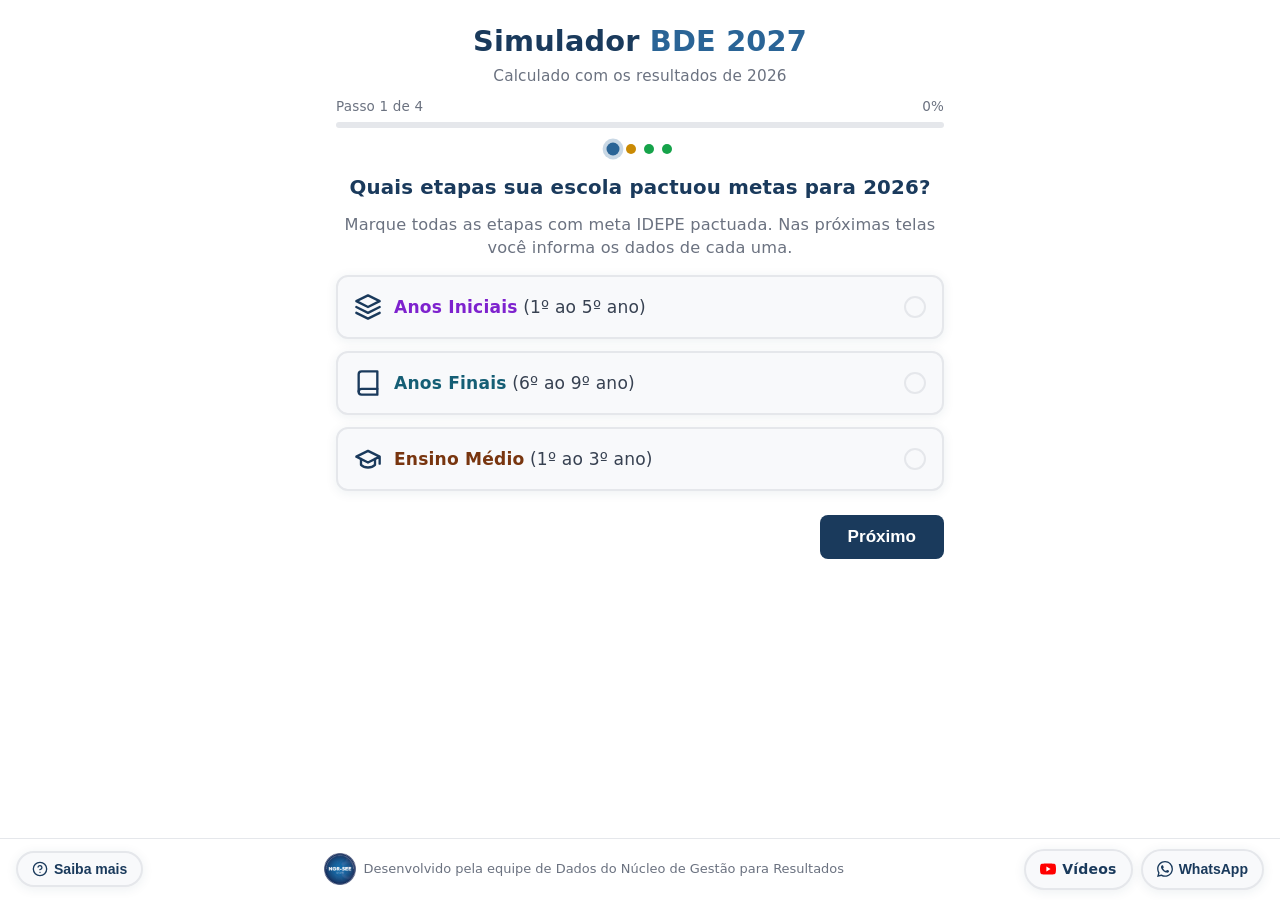
==== commit 5a44bfb8: "Merge remote-tracking branch 'origin/main' into rodape-ngr" ====
--- a/index.html
+++ b/index.html
@@ -441,6 +441,10 @@
     flex-shrink: 0;
 }
 .footer-creditos {
+    border: none;
+    background: none;
+    font-family: inherit;
+    cursor: pointer;
     display: flex;
     align-items: center;
     justify-content: center;
@@ -457,6 +461,37 @@
 .footer-creditos .sem-quebra {
     white-space: nowrap;
 }
+.footer-creditos:hover span { text-decoration: underline; }
+.footer-creditos:focus-visible {
+    outline: 3px solid var(--azul-claro);
+    outline-offset: 2px;
+    border-radius: 8px;
+}
+
+/* Videos e WhatsApp juntos no canto direito */
+.footer-grupo {
+    display: flex;
+    gap: 8px;
+    flex-shrink: 0;
+}
+a.footer-btn { text-decoration: none; }
+
+/* Popup de creditos: a imagem do NGR-Educacao no topo */
+.popup-creditos-body {
+    font-size: 0.9rem;
+    color: #374151;
+    line-height: 1.5;
+    text-align: center;
+}
+.popup-creditos-body p + p { margin-top: 10px; }
+.popup-banner {
+    display: block;
+    width: 100%;
+    height: auto;
+    border-radius: 10px;
+    margin-bottom: 14px;
+}
+
 .footer-logo {
     height: 32px;
     width: 32px;
@@ -747,6 +782,12 @@
         height: 24px;
         width: 24px;
     }
+    /* Tres botoes numa linha so ate 360px: Saiba mais, Videos e WhatsApp. */
+    .footer-btn {
+        padding: 7px 10px;
+        gap: 5px;
+    }
+    .footer-grupo { gap: 6px; }
 }
 </style>
 </head>
@@ -965,17 +1006,46 @@
             </svg>
             <span>Saiba mais</span>
         </button>
-        <div class="footer-creditos">
-            <img src="app/static/img/logo-ngr.png" alt="NGR-EDU" class="footer-logo" onerror="this.style.display='none'">
-            <span>Desenvolvido pelo <span class="sem-quebra">NGR-EDU · Seplag</span></span>
-        </div>
+        <button class="footer-creditos" id="btn-creditos" onclick="abrirPopup('popup-creditos')">
+            <img src="app/static/img/logo-ngr.png" alt="" class="footer-logo" onerror="this.style.display='none'">
+            <span>Desenvolvido pela equipe de Dados do <span class="sem-quebra">Núcleo de Gestão para Resultados</span></span>
+        </button>
+        <div class="footer-grupo">
+        <!-- Playlist dos videos explicativos no YouTube. Quando estiver pronta,
+             coloque o link no href: <a class="footer-btn" id="btn-youtube" href="https://www.youtube.com/playlist?list=..." ...>.
+             Sem href o botao aparece mas nao leva a lugar nenhum. -->
+        <a class="footer-btn" id="btn-youtube" target="_blank" rel="noopener noreferrer" aria-label="Vídeos no YouTube">
+            <svg class="footer-btn-icone" viewBox="0 0 24 24" aria-hidden="true">
+                <path fill="#ff0000" d="M23.5 6.2a3 3 0 0 0-2.1-2.1C19.5 3.6 12 3.6 12 3.6s-7.5 0-9.4.5A3 3 0 0 0 .5 6.2 31.4 31.4 0 0 0 0 12a31.4 31.4 0 0 0 .5 5.8 3 3 0 0 0 2.1 2.1c1.9.5 9.4.5 9.4.5s7.5 0 9.4-.5a3 3 0 0 0 2.1-2.1 31.4 31.4 0 0 0 .5-5.8 31.4 31.4 0 0 0-.5-5.8z"/>
+                <path fill="#ffffff" d="M9.6 15.6 15.8 12 9.6 8.4z"/>
+            </svg>
+            <span>Vídeos</span>
+        </a>
         <button class="footer-btn" id="btn-whatsapp" onclick="abrirPopup('popup-whatsapp')" aria-label="WhatsApp">
             <svg class="footer-btn-icone" viewBox="0 0 24 24" fill="currentColor">
                 <path d="M17.472 14.382c-.297-.149-1.758-.867-2.03-.967-.273-.099-.471-.148-.67.15-.197.297-.767.966-.94 1.164-.173.199-.347.223-.644.075-.297-.15-1.255-.463-2.39-1.475-.883-.788-1.48-1.761-1.653-2.059-.173-.297-.018-.458.13-.606.134-.133.298-.347.446-.52.149-.174.198-.298.298-.497.099-.198.05-.371-.025-.52-.075-.149-.669-1.612-.916-2.207-.242-.579-.487-.5-.669-.51-.173-.008-.371-.01-.57-.01-.198 0-.52.074-.792.372-.272.297-1.04 1.016-1.04 2.479 0 1.462 1.065 2.875 1.213 3.074.149.198 2.096 3.2 5.077 4.487.709.306 1.262.489 1.694.625.712.227 1.36.195 1.871.118.571-.085 1.758-.719 2.006-1.413.248-.694.248-1.289.173-1.413-.074-.124-.272-.198-.57-.347m-5.421 7.403h-.004a9.87 9.87 0 01-5.031-1.378l-.361-.214-3.741.982.998-3.648-.235-.374a9.86 9.86 0 01-1.51-5.26c.001-5.45 4.436-9.884 9.888-9.884 2.64 0 5.122 1.03 6.988 2.898a9.825 9.825 0 012.893 6.994c-.003 5.45-4.437 9.884-9.885 9.884m8.413-18.297A11.815 11.815 0 0012.05 0C5.495 0 .16 5.335.157 11.892c0 2.096.547 4.142 1.588 5.945L.057 24l6.305-1.654a11.882 11.882 0 005.683 1.448h.005c6.554 0 11.89-5.335 11.893-11.893a11.821 11.821 0 00-3.48-8.413z"/>
             </svg>
             <span>WhatsApp</span>
         </button>
+        </div>
     </footer>
+
+    <!-- Popup: Creditos -->
+    <div class="popup-overlay" id="popup-creditos" onclick="fecharPopup(event, 'popup-creditos')">
+        <div class="popup-conteudo" onclick="event.stopPropagation()">
+            <button class="popup-fechar" onclick="fecharPopupDireto('popup-creditos')" aria-label="Fechar">
+                <svg viewBox="0 0 24 24" fill="none" stroke="currentColor" stroke-width="2" stroke-linecap="round" stroke-linejoin="round" width="20" height="20"><line x1="18" y1="6" x2="6" y2="18"/><line x1="6" y1="6" x2="18" y2="18"/></svg>
+            </button>
+            <div class="popup-header">
+                <h3>Quem desenvolveu</h3>
+            </div>
+            <div class="popup-body popup-creditos-body">
+                <img src="app/static/img/ngr-educacao-seplag.webp" alt="NGR-Educação · Seplag" class="popup-banner" width="800" height="327">
+                <p>Desenvolvido pela equipe de Dados do <strong>Núcleo de Gestão para Resultados (NGR-Educação)</strong> da Seplag de Pernambuco.</p>
+                <p>Em caso de dúvidas ou de possíveis inconsistências, fale com a equipe pelo botão WhatsApp.</p>
+            </div>
+        </div>
+    </div>
 
     <!-- Popup: Saiba Mais -->
     <div class="popup-overlay" id="popup-saibamais" onclick="fecharPopup(event, 'popup-saibamais')">
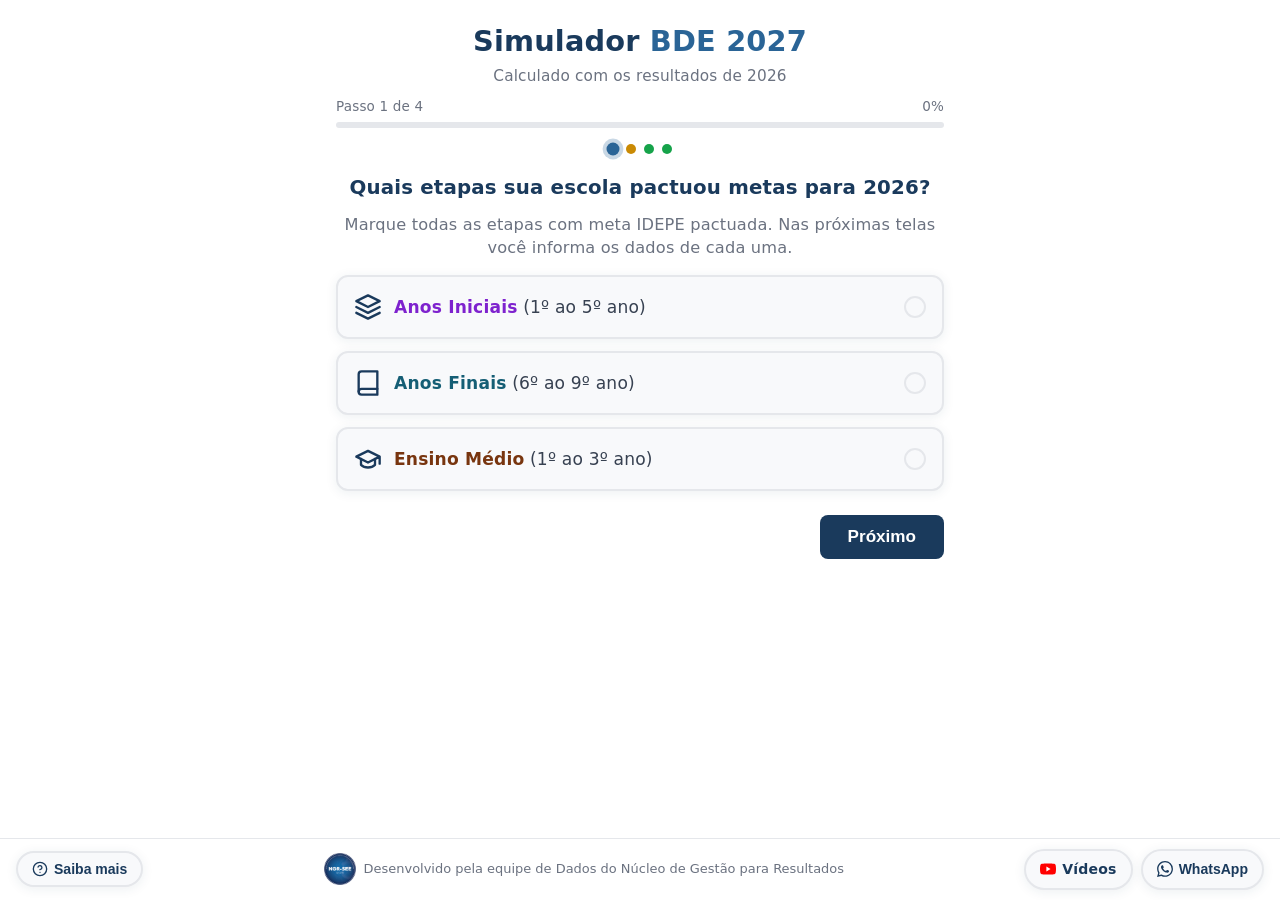
==== commit 5711a02c: "Le virgula e ponto do mesmo jeito em qualquer navegador So a leitura dos campos muda; o calculo nao " ====
--- a/index.html
+++ b/index.html
@@ -845,12 +845,12 @@
                 <div class="input-grupo">
                     <div class="input-campo">
                         <label for="inp-ai-mat">Matrículas 2026 dos <span class="etapa-nome etapa-ai">Anos Iniciais</span></label>
-                        <input type="number" id="inp-ai-mat" inputmode="numeric" placeholder="Ex: 120" min="10" max="300000" step="1" aria-describedby="dica-ai-mat">
+                        <input type="text" id="inp-ai-mat" inputmode="numeric" placeholder="Ex: 120" aria-describedby="dica-ai-mat">
                         <p class="dica-campo" id="dica-ai-mat">Matrículas da etapa de acordo com os dados finais da Matrícula Inicial do Censo Escolar 2026. Número inteiro de 10 a 300.000.</p>
                     </div>
                     <div class="input-campo">
                         <label for="inp-ai-meta">Meta IDEPE 2026 dos <span class="etapa-nome etapa-ai">Anos Iniciais</span></label>
-                        <input type="number" id="inp-ai-meta" inputmode="decimal" placeholder="Ex: 4.50" min="2" max="6" step="0.01" aria-describedby="dica-ai-meta">
+                        <input type="text" id="inp-ai-meta" inputmode="decimal" placeholder="Ex: 4,50" aria-describedby="dica-ai-meta">
                         <p class="dica-campo" id="dica-ai-meta">Meta pactuada no Termo de Compromisso. De 2,00 a 6,00, com até duas casas decimais.</p>
                     </div>
                 </div>
@@ -866,7 +866,7 @@
                 <div class="input-grupo" id="idepe-ai" style="display:none">
                     <div class="input-campo">
                         <label for="inp-ai-res">Resultado IDEPE 2026 dos <span class="etapa-nome etapa-ai">Anos Iniciais</span></label>
-                        <input type="number" id="inp-ai-res" inputmode="decimal" placeholder="Ex: 4.70" min="0" max="10" step="0.01" aria-describedby="dica-ai-res">
+                        <input type="text" id="inp-ai-res" inputmode="decimal" placeholder="Ex: 4,70" aria-describedby="dica-ai-res">
                         <p class="dica-campo" id="dica-ai-res">IDEPE obtido pela escola na etapa. De 0,00 a 10,00, com até duas casas decimais.</p>
                     </div>
                 </div>
@@ -883,12 +883,12 @@
                 <div class="input-grupo">
                     <div class="input-campo">
                         <label for="inp-af-mat">Matrículas 2026 dos <span class="etapa-nome etapa-af">Anos Finais</span></label>
-                        <input type="number" id="inp-af-mat" inputmode="numeric" placeholder="Ex: 200" min="10" max="300000" step="1" aria-describedby="dica-af-mat">
+                        <input type="text" id="inp-af-mat" inputmode="numeric" placeholder="Ex: 200" aria-describedby="dica-af-mat">
                         <p class="dica-campo" id="dica-af-mat">Matrículas da etapa de acordo com os dados finais da Matrícula Inicial do Censo Escolar 2026. Número inteiro de 10 a 300.000.</p>
                     </div>
                     <div class="input-campo">
                         <label for="inp-af-meta">Meta IDEPE 2026 dos <span class="etapa-nome etapa-af">Anos Finais</span></label>
-                        <input type="number" id="inp-af-meta" inputmode="decimal" placeholder="Ex: 4.50" min="2" max="6" step="0.01" aria-describedby="dica-af-meta">
+                        <input type="text" id="inp-af-meta" inputmode="decimal" placeholder="Ex: 4,50" aria-describedby="dica-af-meta">
                         <p class="dica-campo" id="dica-af-meta">Meta pactuada no Termo de Compromisso. De 2,00 a 6,00, com até duas casas decimais.</p>
                     </div>
                 </div>
@@ -904,7 +904,7 @@
                 <div class="input-grupo" id="idepe-af" style="display:none">
                     <div class="input-campo">
                         <label for="inp-af-res">Resultado IDEPE 2026 dos <span class="etapa-nome etapa-af">Anos Finais</span></label>
-                        <input type="number" id="inp-af-res" inputmode="decimal" placeholder="Ex: 4.45" min="0" max="10" step="0.01" aria-describedby="dica-af-res">
+                        <input type="text" id="inp-af-res" inputmode="decimal" placeholder="Ex: 4,45" aria-describedby="dica-af-res">
                         <p class="dica-campo" id="dica-af-res">IDEPE obtido pela escola na etapa. De 0,00 a 10,00, com até duas casas decimais.</p>
                     </div>
                 </div>
@@ -921,12 +921,12 @@
                 <div class="input-grupo">
                     <div class="input-campo">
                         <label for="inp-em-mat">Matrículas 2026 do <span class="etapa-nome etapa-em">Ensino Médio</span></label>
-                        <input type="number" id="inp-em-mat" inputmode="numeric" placeholder="Ex: 300" min="10" max="300000" step="1" aria-describedby="dica-em-mat">
+                        <input type="text" id="inp-em-mat" inputmode="numeric" placeholder="Ex: 300" aria-describedby="dica-em-mat">
                         <p class="dica-campo" id="dica-em-mat">Matrículas da etapa de acordo com os dados finais da Matrícula Inicial do Censo Escolar 2026. Número inteiro de 10 a 300.000.</p>
                     </div>
                     <div class="input-campo">
                         <label for="inp-em-meta">Meta IDEPE 2026 do <span class="etapa-nome etapa-em">Ensino Médio</span></label>
-                        <input type="number" id="inp-em-meta" inputmode="decimal" placeholder="Ex: 5.00" min="2" max="6" step="0.01" aria-describedby="dica-em-meta">
+                        <input type="text" id="inp-em-meta" inputmode="decimal" placeholder="Ex: 5,00" aria-describedby="dica-em-meta">
                         <p class="dica-campo" id="dica-em-meta">Meta pactuada no Termo de Compromisso. De 2,00 a 6,00, com até duas casas decimais.</p>
                     </div>
                 </div>
@@ -942,7 +942,7 @@
                 <div class="input-grupo" id="idepe-em" style="display:none">
                     <div class="input-campo">
                         <label for="inp-em-res">Resultado IDEPE 2026 do <span class="etapa-nome etapa-em">Ensino Médio</span></label>
-                        <input type="number" id="inp-em-res" inputmode="decimal" placeholder="Ex: 5.10" min="0" max="10" step="0.01" aria-describedby="dica-em-res">
+                        <input type="text" id="inp-em-res" inputmode="decimal" placeholder="Ex: 5,10" aria-describedby="dica-em-res">
                         <p class="dica-campo" id="dica-em-res">IDEPE obtido pela escola na etapa. De 0,00 a 10,00, com até duas casas decimais.</p>
                     </div>
                 </div>
@@ -1565,18 +1565,16 @@
  * Devolve { valor } ou { msg } com o motivo da recusa.
  */
 function lerNumero(input, nomeCampo, limite, decimais) {
+    // O campo e de texto e quem le o numero e o simulador: o campo numerico do
+    // navegador trata a virgula de um jeito em cada navegador, e ha navegador
+    // que a apaga ("0,5" virava 5). Aceita virgula ou ponto como separador.
     const texto = input.value.trim();
-    if (texto === '') {
-        // Campo com texto invalido (ex.: letras) chega vazio: validity diferencia.
-        return { msg: input.validity.badInput
-            ? `O campo ${nomeCampo} tem um valor inválido. Use apenas números.`
-            : `Preencha o campo ${nomeCampo}.` };
-    }
-    const formato = decimais === 0 ? /^\d+$/ : new RegExp(`^\\d+(\\.\\d{1,${decimais}})?$`);
+    if (texto === '') return { msg: `Preencha o campo ${nomeCampo}.` };
+    const formato = decimais === 0 ? /^\d+$/ : new RegExp(`^\\d+([.,]\\d{1,${decimais}})?$`);
     const faixa = decimais === 0
         ? `um número inteiro de ${limite.min.toLocaleString('pt-BR')} a ${limite.max.toLocaleString('pt-BR')}`
         : `um valor de ${limite.min.toFixed(2).replace('.', ',')} a ${limite.max.toFixed(2).replace('.', ',')}, com até duas casas decimais`;
-    const valor = Number(texto);
+    const valor = Number(texto.replace(',', '.'));
     if (!formato.test(texto) || valor < limite.min || valor > limite.max) {
         return { msg: `${nomeCampo}: informe ${faixa}.` };
     }
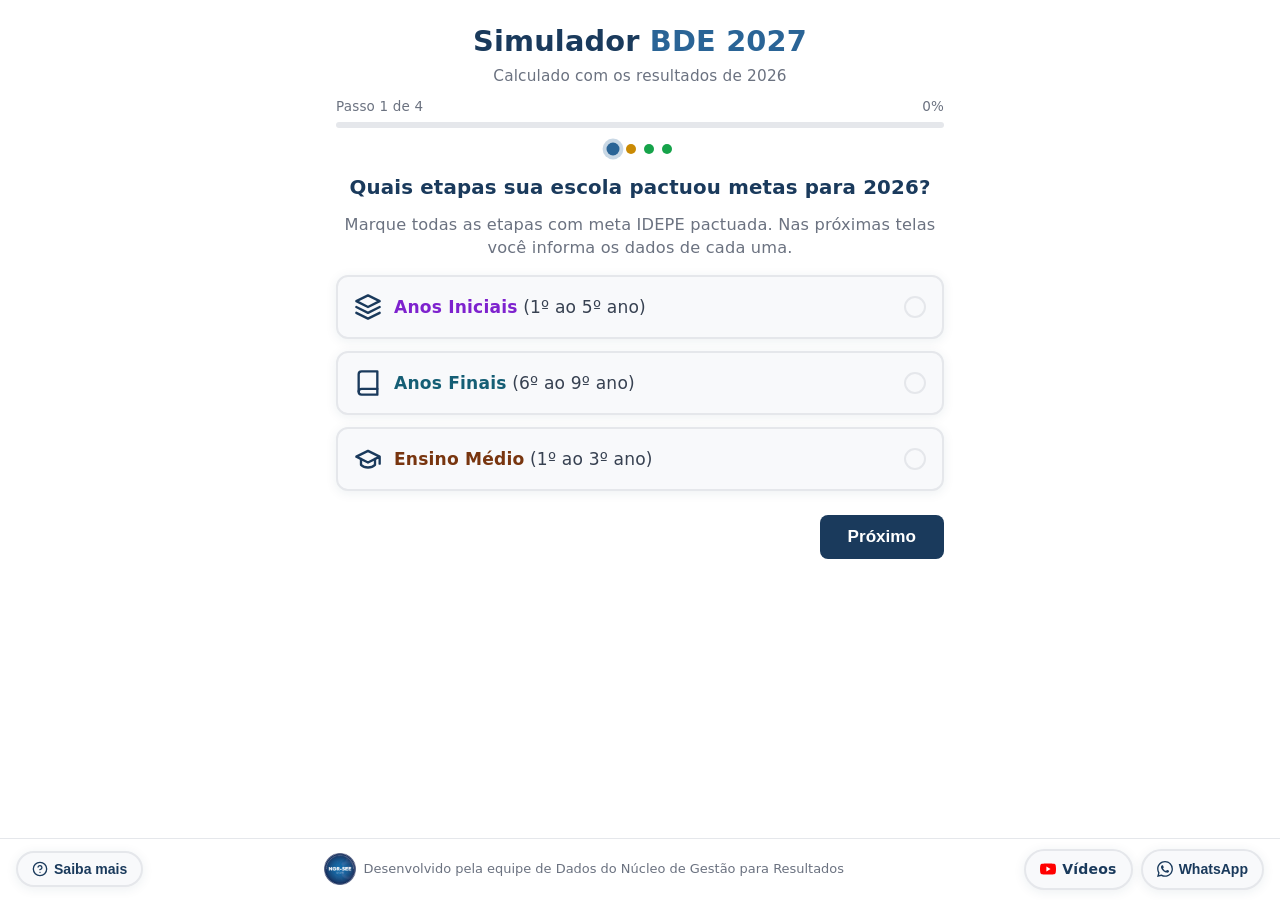
==== commit b5c72fb0: "Rodape com credito da equipe, imagem do NGR e botao de videos Feita a partir da validacao-e-cores e " ====
--- a/index.html
+++ b/index.html
@@ -845,12 +845,12 @@
                 <div class="input-grupo">
                     <div class="input-campo">
                         <label for="inp-ai-mat">Matrículas 2026 dos <span class="etapa-nome etapa-ai">Anos Iniciais</span></label>
-                        <input type="text" id="inp-ai-mat" inputmode="numeric" placeholder="Ex: 120" aria-describedby="dica-ai-mat">
+                        <input type="number" id="inp-ai-mat" inputmode="numeric" placeholder="Ex: 120" min="10" max="300000" step="1" aria-describedby="dica-ai-mat">
                         <p class="dica-campo" id="dica-ai-mat">Matrículas da etapa de acordo com os dados finais da Matrícula Inicial do Censo Escolar 2026. Número inteiro de 10 a 300.000.</p>
                     </div>
                     <div class="input-campo">
                         <label for="inp-ai-meta">Meta IDEPE 2026 dos <span class="etapa-nome etapa-ai">Anos Iniciais</span></label>
-                        <input type="text" id="inp-ai-meta" inputmode="decimal" placeholder="Ex: 4,50" aria-describedby="dica-ai-meta">
+                        <input type="number" id="inp-ai-meta" inputmode="decimal" placeholder="Ex: 4.50" min="2" max="6" step="0.01" aria-describedby="dica-ai-meta">
                         <p class="dica-campo" id="dica-ai-meta">Meta pactuada no Termo de Compromisso. De 2,00 a 6,00, com até duas casas decimais.</p>
                     </div>
                 </div>
@@ -866,7 +866,7 @@
                 <div class="input-grupo" id="idepe-ai" style="display:none">
                     <div class="input-campo">
                         <label for="inp-ai-res">Resultado IDEPE 2026 dos <span class="etapa-nome etapa-ai">Anos Iniciais</span></label>
-                        <input type="text" id="inp-ai-res" inputmode="decimal" placeholder="Ex: 4,70" aria-describedby="dica-ai-res">
+                        <input type="number" id="inp-ai-res" inputmode="decimal" placeholder="Ex: 4.70" min="0" max="10" step="0.01" aria-describedby="dica-ai-res">
                         <p class="dica-campo" id="dica-ai-res">IDEPE obtido pela escola na etapa. De 0,00 a 10,00, com até duas casas decimais.</p>
                     </div>
                 </div>
@@ -883,12 +883,12 @@
                 <div class="input-grupo">
                     <div class="input-campo">
                         <label for="inp-af-mat">Matrículas 2026 dos <span class="etapa-nome etapa-af">Anos Finais</span></label>
-                        <input type="text" id="inp-af-mat" inputmode="numeric" placeholder="Ex: 200" aria-describedby="dica-af-mat">
+                        <input type="number" id="inp-af-mat" inputmode="numeric" placeholder="Ex: 200" min="10" max="300000" step="1" aria-describedby="dica-af-mat">
                         <p class="dica-campo" id="dica-af-mat">Matrículas da etapa de acordo com os dados finais da Matrícula Inicial do Censo Escolar 2026. Número inteiro de 10 a 300.000.</p>
                     </div>
                     <div class="input-campo">
                         <label for="inp-af-meta">Meta IDEPE 2026 dos <span class="etapa-nome etapa-af">Anos Finais</span></label>
-                        <input type="text" id="inp-af-meta" inputmode="decimal" placeholder="Ex: 4,50" aria-describedby="dica-af-meta">
+                        <input type="number" id="inp-af-meta" inputmode="decimal" placeholder="Ex: 4.50" min="2" max="6" step="0.01" aria-describedby="dica-af-meta">
                         <p class="dica-campo" id="dica-af-meta">Meta pactuada no Termo de Compromisso. De 2,00 a 6,00, com até duas casas decimais.</p>
                     </div>
                 </div>
@@ -904,7 +904,7 @@
                 <div class="input-grupo" id="idepe-af" style="display:none">
                     <div class="input-campo">
                         <label for="inp-af-res">Resultado IDEPE 2026 dos <span class="etapa-nome etapa-af">Anos Finais</span></label>
-                        <input type="text" id="inp-af-res" inputmode="decimal" placeholder="Ex: 4,45" aria-describedby="dica-af-res">
+                        <input type="number" id="inp-af-res" inputmode="decimal" placeholder="Ex: 4.45" min="0" max="10" step="0.01" aria-describedby="dica-af-res">
                         <p class="dica-campo" id="dica-af-res">IDEPE obtido pela escola na etapa. De 0,00 a 10,00, com até duas casas decimais.</p>
                     </div>
                 </div>
@@ -921,12 +921,12 @@
                 <div class="input-grupo">
                     <div class="input-campo">
                         <label for="inp-em-mat">Matrículas 2026 do <span class="etapa-nome etapa-em">Ensino Médio</span></label>
-                        <input type="text" id="inp-em-mat" inputmode="numeric" placeholder="Ex: 300" aria-describedby="dica-em-mat">
+                        <input type="number" id="inp-em-mat" inputmode="numeric" placeholder="Ex: 300" min="10" max="300000" step="1" aria-describedby="dica-em-mat">
                         <p class="dica-campo" id="dica-em-mat">Matrículas da etapa de acordo com os dados finais da Matrícula Inicial do Censo Escolar 2026. Número inteiro de 10 a 300.000.</p>
                     </div>
                     <div class="input-campo">
                         <label for="inp-em-meta">Meta IDEPE 2026 do <span class="etapa-nome etapa-em">Ensino Médio</span></label>
-                        <input type="text" id="inp-em-meta" inputmode="decimal" placeholder="Ex: 5,00" aria-describedby="dica-em-meta">
+                        <input type="number" id="inp-em-meta" inputmode="decimal" placeholder="Ex: 5.00" min="2" max="6" step="0.01" aria-describedby="dica-em-meta">
                         <p class="dica-campo" id="dica-em-meta">Meta pactuada no Termo de Compromisso. De 2,00 a 6,00, com até duas casas decimais.</p>
                     </div>
                 </div>
@@ -942,7 +942,7 @@
                 <div class="input-grupo" id="idepe-em" style="display:none">
                     <div class="input-campo">
                         <label for="inp-em-res">Resultado IDEPE 2026 do <span class="etapa-nome etapa-em">Ensino Médio</span></label>
-                        <input type="text" id="inp-em-res" inputmode="decimal" placeholder="Ex: 5,10" aria-describedby="dica-em-res">
+                        <input type="number" id="inp-em-res" inputmode="decimal" placeholder="Ex: 5.10" min="0" max="10" step="0.01" aria-describedby="dica-em-res">
                         <p class="dica-campo" id="dica-em-res">IDEPE obtido pela escola na etapa. De 0,00 a 10,00, com até duas casas decimais.</p>
                     </div>
                 </div>
@@ -1565,16 +1565,18 @@
  * Devolve { valor } ou { msg } com o motivo da recusa.
  */
 function lerNumero(input, nomeCampo, limite, decimais) {
-    // O campo e de texto e quem le o numero e o simulador: o campo numerico do
-    // navegador trata a virgula de um jeito em cada navegador, e ha navegador
-    // que a apaga ("0,5" virava 5). Aceita virgula ou ponto como separador.
     const texto = input.value.trim();
-    if (texto === '') return { msg: `Preencha o campo ${nomeCampo}.` };
-    const formato = decimais === 0 ? /^\d+$/ : new RegExp(`^\\d+([.,]\\d{1,${decimais}})?$`);
+    if (texto === '') {
+        // Campo com texto invalido (ex.: letras) chega vazio: validity diferencia.
+        return { msg: input.validity.badInput
+            ? `O campo ${nomeCampo} tem um valor inválido. Use apenas números.`
+            : `Preencha o campo ${nomeCampo}.` };
+    }
+    const formato = decimais === 0 ? /^\d+$/ : new RegExp(`^\\d+(\\.\\d{1,${decimais}})?$`);
     const faixa = decimais === 0
         ? `um número inteiro de ${limite.min.toLocaleString('pt-BR')} a ${limite.max.toLocaleString('pt-BR')}`
         : `um valor de ${limite.min.toFixed(2).replace('.', ',')} a ${limite.max.toFixed(2).replace('.', ',')}, com até duas casas decimais`;
-    const valor = Number(texto.replace(',', '.'));
+    const valor = Number(texto);
     if (!formato.test(texto) || valor < limite.min || valor > limite.max) {
         return { msg: `${nomeCampo}: informe ${faixa}.` };
     }
